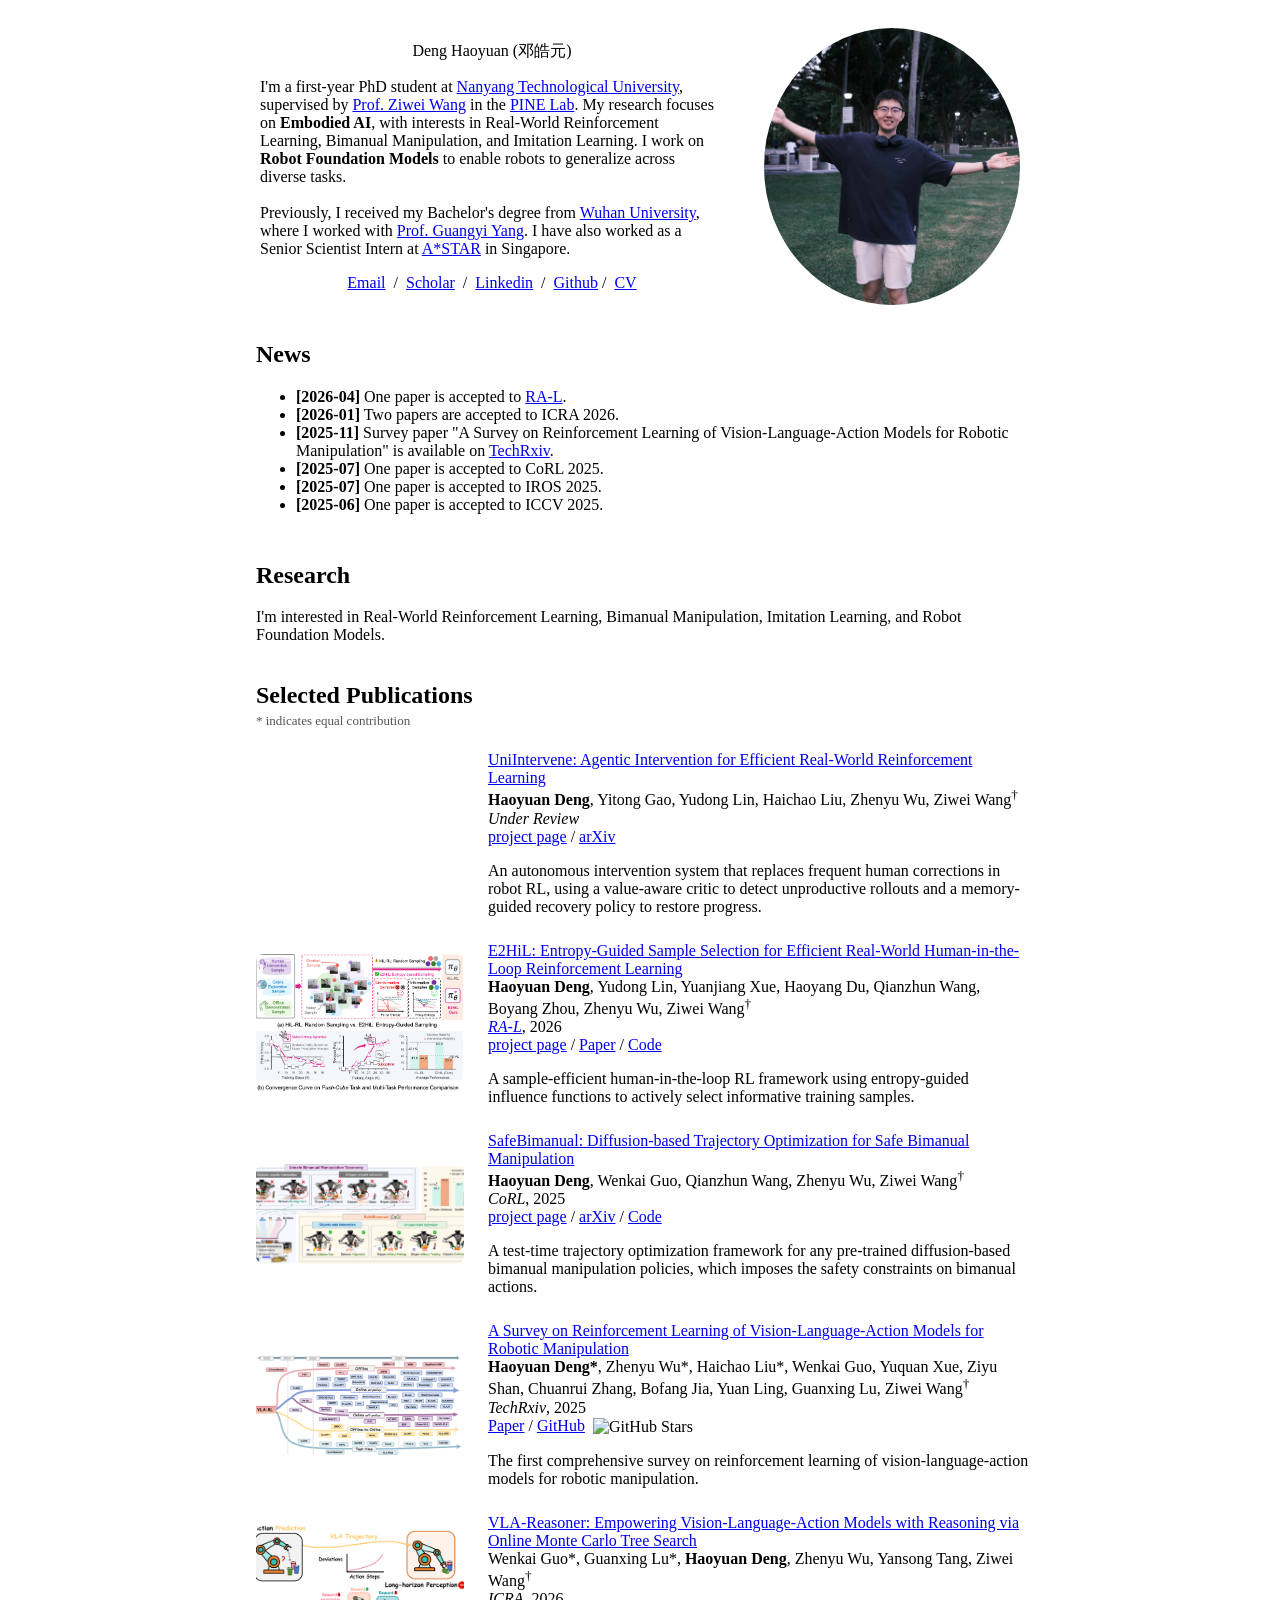
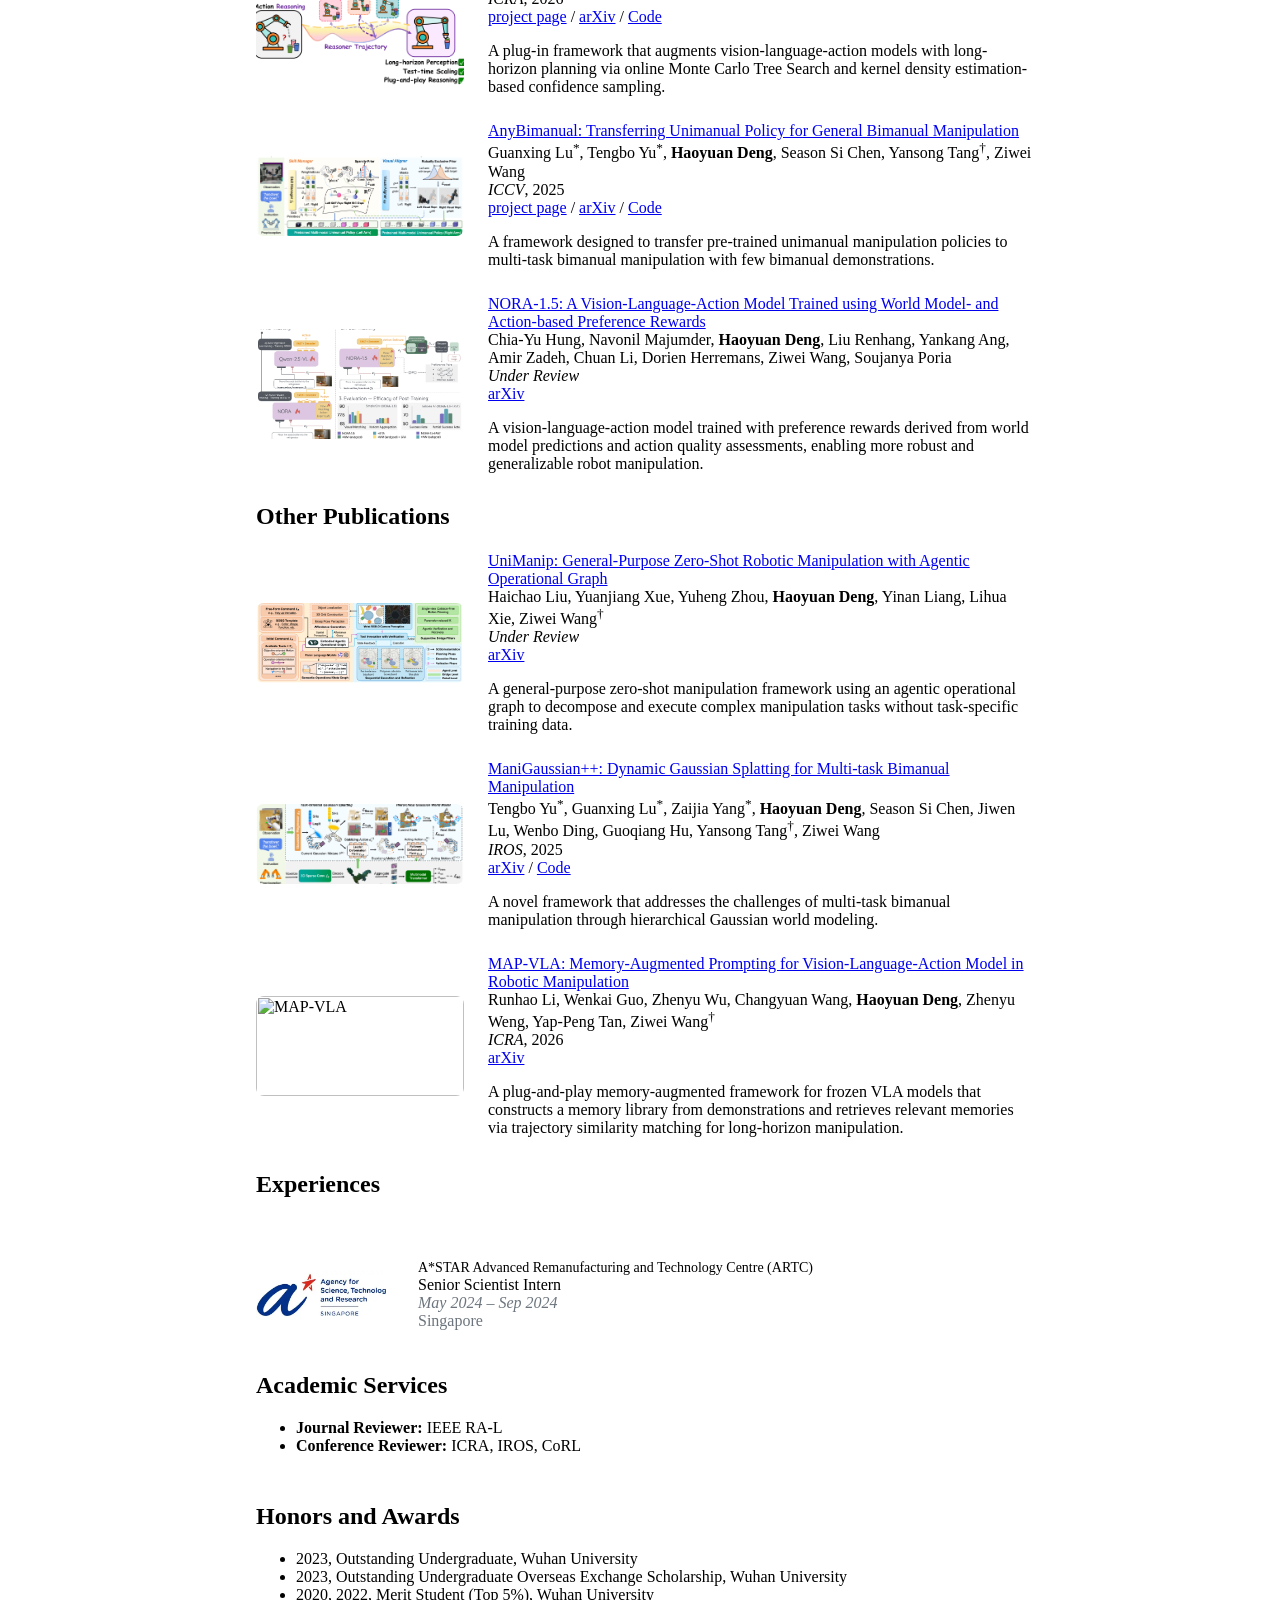
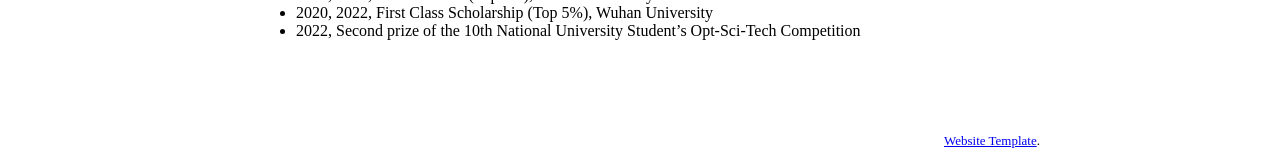
==== index.html @ d77ffa72 "add UniIntervene" ====
<meta name="robots" content="noindex">
<!DOCTYPE HTML>
<html lang="en">
  <head>
    <meta http-equiv="Content-Type" content="text/html; charset=UTF-8">

    <title>Deng Haoyuan</title>

    <meta name="author" content="Deng Haoyuan">
    <meta name="viewport" content="width=device-width, initial-scale=1">
    <link rel="shortcut icon" href="images/favicon/favicon.ico" type="image/x-icon">
    <link rel="stylesheet" type="text/css" href="stylesheet.css">
    
  </head>

  <body>
    <table style="width:100%;max-width:800px;border:0px;border-spacing:0px;border-collapse:separate;margin-right:auto;margin-left:auto;"><tbody>
      <tr style="padding:0px">
        <td style="padding:0px">
          <table style="width:100%;border:0px;border-spacing:0px;border-collapse:separate;margin-right:auto;margin-left:auto;"><tbody>
            <tr style="padding:0px">
              <td style="padding:2.5%;width:63%;vertical-align:middle">
                <p class="name" style="text-align: center;">
                  Deng Haoyuan (邓皓元)
                </p>
                <p>
		I'm a first-year PhD student at <a href="https://www.ntu.edu.sg/">Nanyang Technological University</a>, supervised by <a href="https://ziweiwangthu.github.io/">Prof. Ziwei Wang</a> in the <a href="https://pine-lab-ntu.github.io/">PINE Lab</a>. My research focuses on <b>Embodied AI</b>, with interests in Real-World Reinforcement Learning, Bimanual Manipulation, and Imitation Learning. I work on <b>Robot Foundation Models</b> to enable robots to generalize across diverse tasks. <br><br>
    Previously, I received my Bachelor's degree from <a href="https://www.whu.edu.cn/">Wuhan University</a>, where I worked with <a href="http://eis.whu.edu.cn/index/szdwDetail?rsh=00009013&newskind_id=20160320222232376BLVmSJOqWMGp7">Prof. Guangyi Yang</a>. I have also worked as a Senior Scientist Intern at <a href="https://www.a-star.edu.sg/">A*STAR</a> in Singapore.</a>
                </p>
                <p style="text-align:center">
                  <a href="haoyuan.deng@ntu.edu.sg">Email</a> &nbsp;/&nbsp;
                  <!-- <a href="data/JonBarron-bio.txt">Bio</a> &nbsp;/&nbsp; -->
                  <a href="https://scholar.google.com/citations?user=gmreRGsAAAAJ&hl=zh-CN">Scholar</a> &nbsp;/&nbsp;
                  <!-- <a href="https://twitter.com/jon_barron">Twitter</a> &nbsp;/&nbsp; -->
                  <a href="https://www.linkedin.com/in/haoyuan-deng-b7234a270/">Linkedin</a> &nbsp;/&nbsp;
                  <a href="https://github.com/Denghaoyuan123">Github</a>&nbsp;/&nbsp;
                  <a href="data/JonBarron-CV.pdf">CV</a>
                </p>
              </td>
              <td style="padding:2.5%;width:37%;max-width:37%">
                <a href="images/haoyuan3.jpg"><img style="width:100%;max-width:100%;object-fit: cover; border-radius: 50%;" alt="profile photo" src="images/haoyuan3.jpg" class="hoverZoomLink"></a>
              </td>
            </tr>
          </tbody></table>
          <table style="width:100%;border:0px;border-spacing:0px;border-collapse:separate;margin-right:auto;margin-left:auto;"><tbody>
            <tr>
              <td style="padding:16px;width:100%;vertical-align:middle">
                <h2>News</h2>
                <ul>
                  <li><strong>[2026-04]</strong> One paper is accepted to <a href="https://ieeexplore.ieee.org/xpl/RecentIssue.jsp?punumber=7083369">RA-L</a>.</li>
                  <li><strong>[2026-01]</strong> Two papers are accepted to ICRA 2026.</li>
                  <li><strong>[2025-11]</strong> Survey paper "A Survey on Reinforcement Learning of Vision-Language-Action Models for Robotic Manipulation" is available on <a href="https://doi.org/10.36227/techrxiv.176531955.54563920/v1">TechRxiv</a>.</li>
                  <li><strong>[2025-07]</strong> One paper is accepted to CoRL 2025.</li>
                  <li><strong>[2025-07]</strong> One paper is accepted to IROS 2025.</li>
                  <li><strong>[2025-06]</strong> One paper is accepted to ICCV 2025.</li>
                </ul>
              </td>
            </tr>
          </tbody></table>
          <table style="width:100%;border:0px;border-spacing:0px;border-collapse:separate;margin-right:auto;margin-left:auto;"><tbody>
              <tr>
              <td style="padding:16px;width:100%;vertical-align:middle">
                <h2>Research</h2>
                <p>
                  I'm interested in Real-World Reinforcement Learning, Bimanual Manipulation, Imitation Learning, and Robot Foundation Models.
                  <!-- Some papers are <span class="highlight">highlighted</span>. -->
                </p>
              </td>
            </tr>
          </tbody></table>
          <table style="width:100%;border:0px;border-spacing:0px 10px;border-collapse:separate;margin-right:auto;margin-left:auto;"><tbody>

<!-- bgcolor="#ffffd0" -->

    <tr>
      <td colspan="2" style="padding:12px 16px 4px;">
        <h2 style="margin:0;">Selected Publications</h2>
        <p style="font-size:13px;color:#555;margin:4px 0 0;">* indicates equal contribution</p>
      </td>
    </tr>

    <tr>
      <td style="padding:16px; width:30%; vertical-align:middle">
        <video style="width:100%; height:120px; object-fit:cover; border-radius: 8px;" muted autoplay loop playsinline>
          <source src="images/UniIntervene.mp4" type="video/mp4">
        </video>
      </td>
      <td style="padding:8px;width:70%;vertical-align:middle">
        <a href="https://arxiv.org/abs/2606.12372">
          <span class="papertitle">UniIntervene: Agentic Intervention for Efficient Real-World Reinforcement Learning</span>
        </a>
        <br>
        <strong>Haoyuan Deng</strong>,
        Yitong Gao, Yudong Lin, Haichao Liu, Zhenyu Wu,
        Ziwei Wang<sup>†</sup>
        <br>
        <em>Under Review</em> &nbsp
        <br>
        <a href="https://denghaoyuan123.github.io/UniIntervene-project/">project page</a>
        /
        <a href="https://arxiv.org/abs/2606.12372">arXiv</a>
        <p></p>
        <p>
          An autonomous intervention system that replaces frequent human corrections in robot RL, using a value-aware critic to detect unproductive rollouts and a memory-guided recovery policy to restore progress.
        </p>
      </td>
    </tr>

    <tr>
      <td style="padding:16px; width:30%; vertical-align:middle">
        <img src='images/E2HiL.png' style="width:100%; height:140px; object-fit:cover; border-radius: 8px;" alt="E2HiL">
      </td>
      <td style="padding:8px;width:70%;vertical-align:middle">
        <a href="https://arxiv.org/abs/2601.19969">
          <span class="papertitle">E2HiL: Entropy-Guided Sample Selection for Efficient Real-World Human-in-the-Loop Reinforcement Learning</span>
        </a>
        <br>
        <strong>Haoyuan Deng</strong>,
        Yudong Lin, Yuanjiang Xue, Haoyang Du, Qianzhun Wang, Boyang Zhou, Zhenyu Wu,
        Ziwei Wang<sup>†</sup>
        <br>
        <em><a href="https://ieeexplore.ieee.org/xpl/RecentIssue.jsp?punumber=7083369">RA-L</a></em>, 2026 &nbsp
        <br>
        <a href="https://e2hil.github.io/">project page</a>
        /
        <a href="https://e2hil.github.io/resources/main_n__Stabilizing_Human_in_the_Loop_Reinforcement_Learning_through_Entropy_Bounded_Sample_Selection_5.pdf">Paper</a>
        /
        <a href="https://github.com/E2HiL/E2HiL-project-a1x">Code</a>
        <!-- / -->
        <!-- <a href="https://github.com/E2HiL/E2HiL-project-lerobo">Code (Lerobot)</a> -->
        <p></p>
        <p>
          A sample-efficient human-in-the-loop RL framework using entropy-guided influence functions to actively select informative training samples.
        </p>
      </td>
    </tr>

    <tr onmouseout="cat4d_stop()" onmouseover="cat4d_start()" >
      <td style="padding:16px; width:30%; vertical-align:middle">
        <div class="one" style="position: relative; width:100%; height:100px;">
          <div class="two" id='cat4d_image' style="position:absolute; top:0; left:0; width:100%; height:100%;">
            <video style="width:100%; height:100%; object-fit: cover; border-radius: 8px;" muted autoplay loop>
              <source src="images/Safebimanual.png" type="video/mp4">
            </video>
          </div>
          <img src='images/Safebimanual.png' style="width:100%; height:100%; object-fit:cover; border-radius: 8px;">
        </div>
        <script type="text/javascript">
          function cat4d_start() {
            document.getElementById('cat4d_image').style.opacity = "1";
          }

          function cat4d_stop() {
            document.getElementById('cat4d_image').style.opacity = "0";
          }
          cat4d_stop()
        </script>
      </td>
      <td style="padding:8px;width:80%;vertical-align:middle">
        <a href="https://arxiv.org/abs/2508.18268">
			<span class="papertitle">SafeBimanual: Diffusion-based Trajectory Optimization for Safe Bimanual Manipulation
      </span>
        </a>
        <br>
        <strong>Haoyuan Deng</strong>,
        Wenkai Guo, Qianzhun Wang, Zhenyu Wu,
        Ziwei Wang<sup>†</sup>
        <br>
        <em>CoRL</em>, 2025 &nbsp
        <!-- <font color="red"><strong>(Oral Presentation)</strong></font> -->
        <br>
        <a href="https://denghaoyuan123.github.io/SafeBimanip/">project page</a>
        /
        <a href="https://arxiv.org/abs/2508.18268">arXiv</a>
        /
        <a href="https://github.com/Denghaoyuan123/SafeBimanual">Code</a>
        <p></p>
        <p>
A test-time trajectory optimization framework for any pre-trained diffusion-based bimanual manipulation
policies, which imposes the safety constraints on bimanual actions.         </p>
      </td>
    </tr>

    <tr>
      <td style="padding:16px; width:30%; vertical-align:middle">
        <img src='images/VLA-RL_Survey.png' style="width:100%; height:100px; object-fit:cover; border-radius: 8px;" alt="RL-VLA Survey">
      </td>
      <td style="padding:8px;width:70%;vertical-align:middle">
        <a href="https://doi.org/10.36227/techrxiv.176531955.54563920/v1">
          <span class="papertitle">A Survey on Reinforcement Learning of Vision-Language-Action Models for Robotic Manipulation</span>
        </a>
        <br>
        <strong>Haoyuan Deng*</strong>,
        Zhenyu Wu*, Haichao Liu*, Wenkai Guo, Yuquan Xue, Ziyu Shan, Chuanrui Zhang, Bofang Jia, Yuan Ling, Guanxing Lu, Ziwei Wang<sup>†</sup>
        <br>
        <em>TechRxiv</em>, 2025 &nbsp
        <br>
        <a href="https://doi.org/10.36227/techrxiv.176531955.54563920/v1">Paper</a>
        /
        <a href="https://github.com/Denghaoyuan123/Awesome-RL-VLA">GitHub</a>
        &nbsp;<img src="https://img.shields.io/github/stars/Denghaoyuan123/Awesome-RL-VLA?style=social" alt="GitHub Stars" style="vertical-align:middle">
        <p></p>
        <p>
          The first comprehensive survey on reinforcement learning of vision-language-action models for robotic manipulation.
        </p>
      </td>
    </tr>

    <tr>
      <td style="padding:16px; width:30%; vertical-align:middle">
        <img src='images/VLAReasoner.png' style="width:100%; height:160px; object-fit:cover; border-radius: 8px;" alt="VLA-Reasoner">
      </td>
      <td style="padding:8px;width:70%;vertical-align:middle">
        <a href="https://arxiv.org/abs/2509.22643">
          <span class="papertitle">VLA-Reasoner: Empowering Vision-Language-Action Models with Reasoning via Online Monte Carlo Tree Search</span>
        </a>
        <br>
        Wenkai Guo*, Guanxing Lu*, <strong>Haoyuan Deng</strong>, Zhenyu Wu, Yansong Tang, Ziwei Wang<sup>†</sup>
        <br>
        <em>ICRA</em>, 2026 &nbsp
        <br>
        <a href="https://vla-reasoner.github.io/">project page</a>
        /
        <a href="https://arxiv.org/abs/2509.22643">arXiv</a>
        /
        <a href="https://github.com/KevinGuo07/VLA-Reasoner">Code</a>
        <p></p>
        <p>
          A plug-in framework that augments vision-language-action models with long-horizon planning via online Monte Carlo Tree Search and kernel density estimation-based confidence sampling.
        </p>
      </td>
    </tr>

    <tr onmouseout="cat4d_stop()" onmouseover="cat4d_start()">
      <td style="padding:16px; width:30%; vertical-align:middle">
        <div class="one" style="position: relative; width:100%; height:80px;">
          <div class="two" id='cat4d_image' style="position:absolute; top:0; left:0; width:100%; height:100%;">
            <video style="width:100%; height:100%; object-fit: cover; border-radius: 8px;" muted autoplay loop>
              <source src="images/Anybimanual.png" type="video/mp4">
            </video>
          </div>
          <img src='images/Anybimanual.png' style="width:100%; height:100%; object-fit:cover; border-radius: 8px;">
        </div>
        <script type="text/javascript">
          function cat4d_start() {
            document.getElementById('cat4d_image').style.opacity = "1";
          }

          function cat4d_stop() {
            document.getElementById('cat4d_image').style.opacity = "0";
          }
          cat4d_stop()
        </script>
      </td>
      <td style="padding:8px;width:70%;vertical-align:middle">
        <a href="https://anybimanual.github.io/">
			<span class="papertitle">AnyBimanual: Transferring Unimanual Policy for General Bimanual Manipulation</span>
        </a>
        <br>
				Guanxing Lu<sup>*</sup>,
        Tengbo Yu<sup>*</sup>,
        <strong>Haoyuan Deng</strong>,
				Season Si Chen, Yansong Tang<sup>†</sup>, Ziwei Wang
        <br>
        <em>ICCV</em>, 2025 &nbsp
        <!-- <font color="red"><strong>(Oral Presentation)</strong></font> -->
        <br>
        <a href="https://anybimanual.github.io/">project page</a>
        /
        <a href="https://arxiv.org/abs/2412.06779">arXiv</a>
        /
        <a href="https://github.com/Tengbo-Yu/AnyBimanual">Code</a>
        <p></p>
        <p>
          A framework designed to transfer pre-trained unimanual manipulation policies to multi-task bimanual manipulation with few bimanual demonstrations.        </p>
      </td>
    </tr>

    <tr>
      <td style="padding:16px; width:30%; vertical-align:middle">
        <img src='images/Nora.png' style="width:100%; height:110px; object-fit:cover; border-radius: 8px;" alt="NORA-1.5">
      </td>
      <td style="padding:8px;width:70%;vertical-align:middle">
        <a href="https://arxiv.org/abs/2511.14659">
          <span class="papertitle">NORA-1.5: A Vision-Language-Action Model Trained using World Model- and Action-based Preference Rewards</span>
        </a>
        <br>
        Chia-Yu Hung, Navonil Majumder, <strong>Haoyuan Deng</strong>,
        Liu Renhang, Yankang Ang, Amir Zadeh, Chuan Li, Dorien Herremans, Ziwei Wang, Soujanya Poria
        <br>
        <em>Under Review</em> &nbsp
        <br>
        <a href="https://arxiv.org/abs/2511.14659">arXiv</a>
        <p></p>
        <p>
          A vision-language-action model trained with preference rewards derived from world model predictions and action quality assessments, enabling more robust and generalizable robot manipulation.
        </p>
      </td>
    </tr>

    <tr>
      <td colspan="2" style="padding:12px 16px 4px;">
        <h2 style="margin:0;">Other Publications</h2>
      </td>
    </tr>

    <tr>
      <td style="padding:16px; width:30%; vertical-align:middle">
        <img src='images/UniManip.png' style="width:100%; height:80px; object-fit:cover; border-radius: 8px;" alt="UniManip">
      </td>
      <td style="padding:8px;width:70%;vertical-align:middle">
        <a href="https://arxiv.org/abs/2602.13086">
          <span class="papertitle">UniManip: General-Purpose Zero-Shot Robotic Manipulation with Agentic Operational Graph</span>
        </a>
        <br>
        Haichao Liu, Yuanjiang Xue, Yuheng Zhou, <strong>Haoyuan Deng</strong>,
        Yinan Liang, Lihua Xie, Ziwei Wang<sup>†</sup>
        <br>
        <em>Under Review</em> &nbsp
        <br>
        <a href="https://arxiv.org/abs/2602.13086">arXiv</a>
        <p></p>
        <p>
          A general-purpose zero-shot manipulation framework using an agentic operational graph to decompose and execute complex manipulation tasks without task-specific training data.
        </p>
      </td>
    </tr>

    <tr onmouseout="cat4d_stop()" onmouseover="cat4d_start()">
      <td style="padding:16px; width:30%; vertical-align:middle">
        <div class="one" style="position: relative; width:100%; height:80px;">
          <div class="two" id='cat4d_image' style="position:absolute; top:0; left:0; width:100%; height:100%;">
            <video style="width:100%; height:100%; object-fit: cover; border-radius: 8px;" muted autoplay loop>
              <source src="images/ManiGaussian++.png" type="video/mp4">
            </video>
          </div>
          <img src='images/ManiGaussian++.png' style="width:100%; height:100%; object-fit:cover; border-radius: 8px;">
        </div>
        <script type="text/javascript">
          function cat4d_start() {
            document.getElementById('cat4d_image').style.opacity = "1";
          }

          function cat4d_stop() {
            document.getElementById('cat4d_image').style.opacity = "0";
          }
          cat4d_stop()
        </script>
      </td>
      <td style="padding:8px;width:70%;vertical-align:middle">
        <a href="https://www.arxiv.org/abs/2506.19842">
			<span class="papertitle">ManiGaussian++: Dynamic Gaussian Splatting for Multi-task Bimanual Manipulation</span>
        </a>
        <br>
				Tengbo Yu<sup>*</sup>, Guanxing Lu<sup>*</sup>, Zaijia Yang<sup>*</sup>, <strong>Haoyuan Deng</strong>, Season Si Chen, Jiwen Lu, Wenbo Ding, Guoqiang Hu, Yansong Tang<sup>†</sup>, Ziwei Wang
        <br>
        <em>IROS</em>, 2025 &nbsp
        <br>
        <a href="https://www.arxiv.org/abs/2506.19842">arXiv</a>
        /
        <a href="https://github.com/April-Yz/ManiGaussian_Bimanual">Code</a>
        <p></p>
        <p>
          A novel framework that addresses the challenges of multi-task bimanual manipulation through hierarchical Gaussian world modeling.      </td>
    </tr>

    <tr>
      <td style="padding:16px; width:30%; vertical-align:middle">
        <img src='images/MapVLA.png' style="width:100%; height:100px; object-fit:cover; border-radius: 8px;" alt="MAP-VLA">
      </td>
      <td style="padding:8px;width:70%;vertical-align:middle">
        <a href="https://arxiv.org/abs/2511.09516">
          <span class="papertitle">MAP-VLA: Memory-Augmented Prompting for Vision-Language-Action Model in Robotic Manipulation</span>
        </a>
        <br>
        Runhao Li, Wenkai Guo, Zhenyu Wu, Changyuan Wang, <strong>Haoyuan Deng</strong>,
        Zhenyu Weng, Yap-Peng Tan, Ziwei Wang<sup>†</sup>
        <br>
        <em>ICRA</em>, 2026 &nbsp
        <br>
        <a href="https://arxiv.org/abs/2511.09516">arXiv</a>
        <p></p>
        <p>
          A plug-and-play memory-augmented framework for frozen VLA models that constructs a memory library from demonstrations and retrieves relevant memories via trajectory similarity matching for long-horizon manipulation.
        </p>
      </td>
    </tr>

    
    <!-- Experience Section Header -->
    <table style="width:100%;border:0px;border-spacing:0px;border-collapse:separate;margin-right:auto;margin-left:auto;">
      <tbody>
        <tr>
          <td style="padding:16px;width:100%;vertical-align:middle">
            <h2>Experiences</h2>
          </td>
        </tr>
      </tbody>
    </table>

    <!-- Experience Entry: A*STAR ARTC -->
    <table style="width:100%;border:0px;border-spacing:0px 10px;border-collapse:separate;margin-right:auto;margin-left:auto;">
      <tbody>
        <tr>
          <td style="padding:16px;width:15%;vertical-align:middle;text-align:center">
            <img src="images/artc.png" alt="Astar Logo" style="width:auto; height: 50px;">
          </td>
          <td style="padding:16px;width:85%;vertical-align:middle">
            <span style="font-size:14px;">A*STAR Advanced Remanufacturing and Technology Centre (ARTC)</span><br>
            <span>Senior Scientist Intern</span><br>
            <span style="color:#6c757d;"><em>May 2024 – Sep 2024</em></span><br>
            <span style="color:#6c757d;">Singapore</span>
          </td>
        </tr>
      </tbody>
    </table>
    
    <table style="width:100%;border:0px;border-spacing:0px;border-collapse:separate;margin-right:auto;margin-left:auto;"><tbody>
      <tr>
      <td style="padding:16px;width:100%;vertical-align:middle">
        <h2>Academic Services</h2>
        <ul>
          <li><b>Journal Reviewer:</b> IEEE RA-L</li>
          <li><b>Conference Reviewer:</b> ICRA, IROS, CoRL</li>
        </ul>
      </td>
    </tr>
  </tbody></table>
  <table style="width:100%;border:0px;border-spacing:0px 10px;border-collapse:separate;margin-right:auto;margin-left:auto;"><tbody>
  
  <table style="width:100%;border:0px;border-spacing:0px;border-collapse:separate;margin-right:auto;margin-left:auto;"><tbody>
              <tr>
              <td style="padding:16px;width:100%;vertical-align:middle">
                <h2>Honors and Awards</h2>
                <ul>
                  <li>2023, Outstanding Undergraduate, Wuhan University</li>
                  <li>2023, Outstanding Undergraduate Overseas Exchange Scholarship, Wuhan University</li>
                  <li>2020, 2022, Merit Student (Top 5%), Wuhan University</li>
                  <li>2020, 2022, First Class Scholarship (Top 5%), Wuhan University</li>
                  <li>2022, Second prize of the 10th National University Student’s Opt-Sci-Tech Competition</li>

                </ul>
              </td>
            </tr>
          </tbody></table>
          <table style="width:100%;border:0px;border-spacing:0px 10px;border-collapse:separate;margin-right:auto;margin-left:auto;"><tbody>
    
  
  <!-- Website Visitor Map (ClustrMaps) -->
  <div style="text-align:center; margin-top: 30px;">
    <script type="text/javascript" id="clustrmaps" src="//clustrmaps.com/map_v2.js?d=1EnI_5q-3DNOkri8tj_sDZQZs00ZFmB3wO2UTYmSJn0&t=m&cl=ffffff&w=300&h=200"></script>
    <!-- <p style="font-size: 14px; color: #555;">
      © Haoyuan Deng | Last update: July 10, 2025
    </p> -->
  </div>
          
    <table style="width:100%;border:0px;border-spacing:0px;border-collapse:separate;margin-right:auto;margin-left:auto;"><tbody>
      <tr>
        <td style="padding:0px">
          <br>
            <p style="text-align:right;font-size:small;">
                  <a href="https://github.com/jonbarron/jonbarron_website">Website Template</a>.             </p>
          </td>
        </tr>
        </tbody></table>
        </td>
      </tr>
    </table>
  </body>
</html>
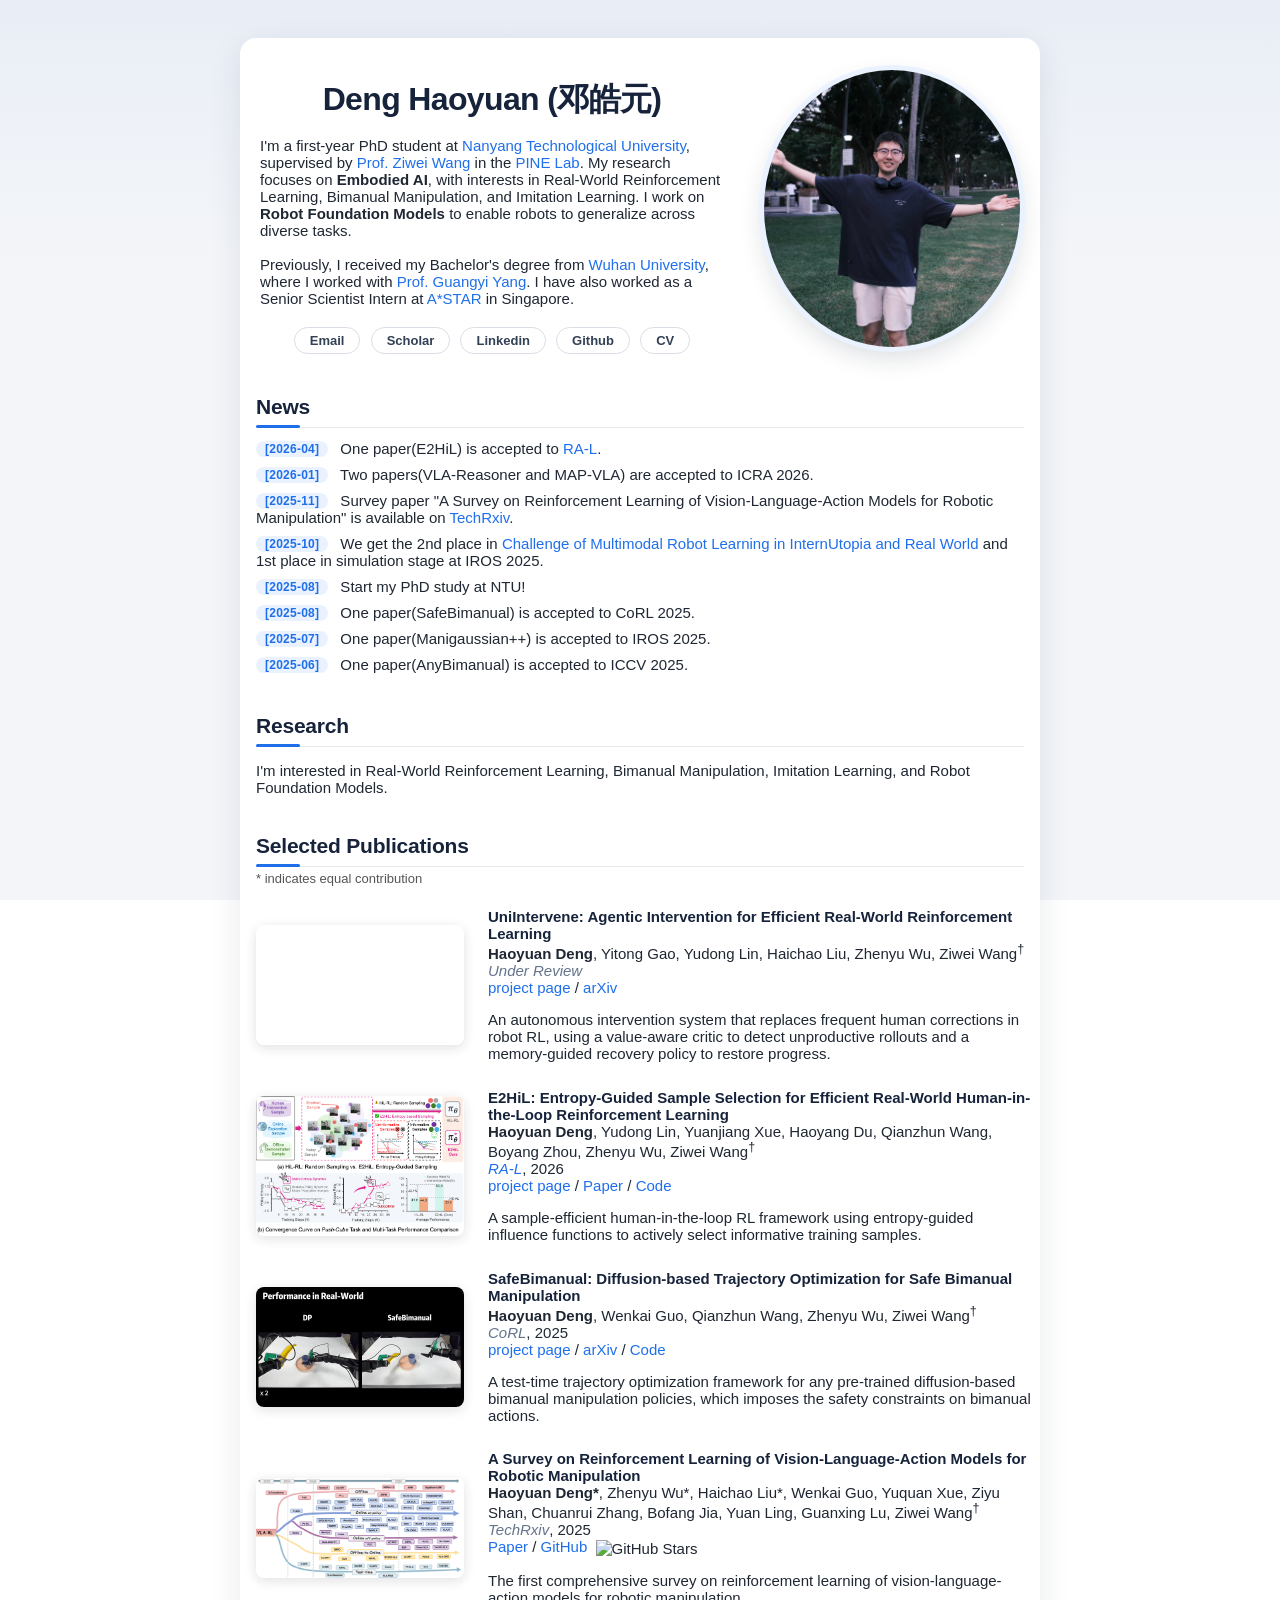
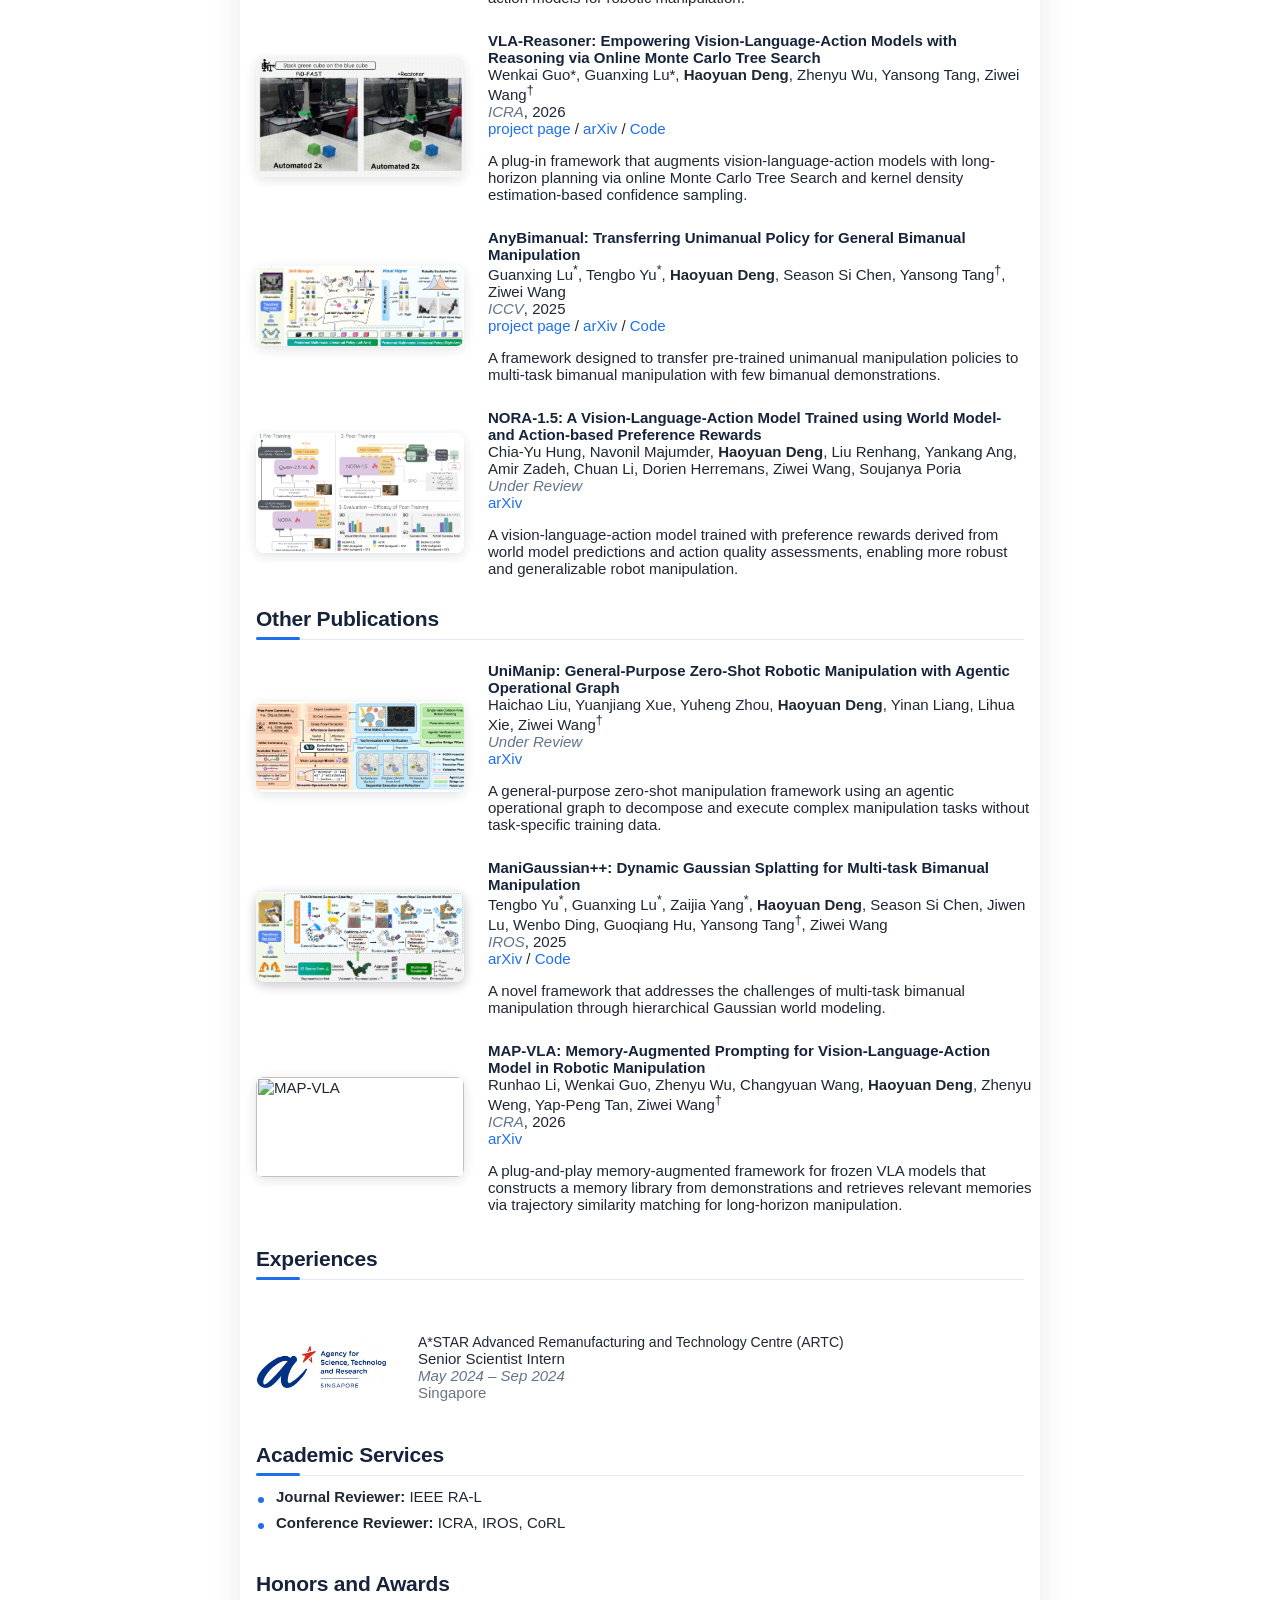
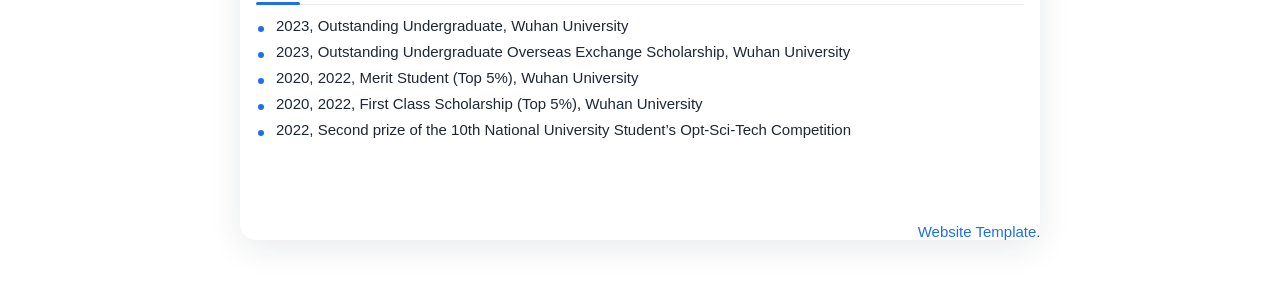
==== commit e07b6c67: "0612" ====
--- a/index.html
+++ b/index.html
@@ -27,13 +27,13 @@
 		I'm a first-year PhD student at <a href="https://www.ntu.edu.sg/">Nanyang Technological University</a>, supervised by <a href="https://ziweiwangthu.github.io/">Prof. Ziwei Wang</a> in the <a href="https://pine-lab-ntu.github.io/">PINE Lab</a>. My research focuses on <b>Embodied AI</b>, with interests in Real-World Reinforcement Learning, Bimanual Manipulation, and Imitation Learning. I work on <b>Robot Foundation Models</b> to enable robots to generalize across diverse tasks. <br><br>
     Previously, I received my Bachelor's degree from <a href="https://www.whu.edu.cn/">Wuhan University</a>, where I worked with <a href="http://eis.whu.edu.cn/index/szdwDetail?rsh=00009013&newskind_id=20160320222232376BLVmSJOqWMGp7">Prof. Guangyi Yang</a>. I have also worked as a Senior Scientist Intern at <a href="https://www.a-star.edu.sg/">A*STAR</a> in Singapore.</a>
                 </p>
-                <p style="text-align:center">
-                  <a href="haoyuan.deng@ntu.edu.sg">Email</a> &nbsp;/&nbsp;
-                  <!-- <a href="data/JonBarron-bio.txt">Bio</a> &nbsp;/&nbsp; -->
-                  <a href="https://scholar.google.com/citations?user=gmreRGsAAAAJ&hl=zh-CN">Scholar</a> &nbsp;/&nbsp;
-                  <!-- <a href="https://twitter.com/jon_barron">Twitter</a> &nbsp;/&nbsp; -->
-                  <a href="https://www.linkedin.com/in/haoyuan-deng-b7234a270/">Linkedin</a> &nbsp;/&nbsp;
-                  <a href="https://github.com/Denghaoyuan123">Github</a>&nbsp;/&nbsp;
+                <p class="links" style="text-align:center">
+                  <a href="mailto:haoyuan.deng@ntu.edu.sg">Email</a>
+                  <!-- <a href="data/JonBarron-bio.txt">Bio</a> -->
+                  <a href="https://scholar.google.com/citations?user=gmreRGsAAAAJ&hl=zh-CN">Scholar</a>
+                  <!-- <a href="https://twitter.com/jon_barron">Twitter</a> -->
+                  <a href="https://www.linkedin.com/in/haoyuan-deng-b7234a270/">Linkedin</a>
+                  <a href="https://github.com/Denghaoyuan123">Github</a>
                   <a href="data/JonBarron-CV.pdf">CV</a>
                 </p>
               </td>
@@ -46,13 +46,15 @@
             <tr>
               <td style="padding:16px;width:100%;vertical-align:middle">
                 <h2>News</h2>
-                <ul>
-                  <li><strong>[2026-04]</strong> One paper is accepted to <a href="https://ieeexplore.ieee.org/xpl/RecentIssue.jsp?punumber=7083369">RA-L</a>.</li>
-                  <li><strong>[2026-01]</strong> Two papers are accepted to ICRA 2026.</li>
+                <ul class="news">
+                  <li><strong>[2026-04]</strong> One paper(E2HiL) is accepted to <a href="https://ieeexplore.ieee.org/xpl/RecentIssue.jsp?punumber=7083369">RA-L</a>.</li>
+                  <li><strong>[2026-01]</strong> Two papers(VLA-Reasoner and MAP-VLA) are accepted to ICRA 2026.</li>
                   <li><strong>[2025-11]</strong> Survey paper "A Survey on Reinforcement Learning of Vision-Language-Action Models for Robotic Manipulation" is available on <a href="https://doi.org/10.36227/techrxiv.176531955.54563920/v1">TechRxiv</a>.</li>
-                  <li><strong>[2025-07]</strong> One paper is accepted to CoRL 2025.</li>
-                  <li><strong>[2025-07]</strong> One paper is accepted to IROS 2025.</li>
-                  <li><strong>[2025-06]</strong> One paper is accepted to ICCV 2025.</li>
+                  <li><strong>[2025-10]</strong> We get the 2nd place in <a href="https://ieeexplore.ieee.org/xpl/RecentIssue.jsp?punumber=7083369">Challenge of Multimodal Robot Learning in InternUtopia and Real World</a> and 1st place in simulation stage at IROS 2025.</li>
+                  <li><strong>[2025-08]</strong> Start my PhD study at NTU!</li>
+                  <li><strong>[2025-08]</strong> One paper(SafeBimanual) is accepted to CoRL 2025.</li>
+                  <li><strong>[2025-07]</strong> One paper(Manigaussian++) is accepted to IROS 2025.</li>
+                  <li><strong>[2025-06]</strong> One paper(AnyBimanual) is accepted to ICCV 2025.</li>
                 </ul>
               </td>
             </tr>
@@ -135,26 +137,9 @@
       </td>
     </tr>
 
-    <tr onmouseout="cat4d_stop()" onmouseover="cat4d_start()" >
-      <td style="padding:16px; width:30%; vertical-align:middle">
-        <div class="one" style="position: relative; width:100%; height:100px;">
-          <div class="two" id='cat4d_image' style="position:absolute; top:0; left:0; width:100%; height:100%;">
-            <video style="width:100%; height:100%; object-fit: cover; border-radius: 8px;" muted autoplay loop>
-              <source src="images/Safebimanual.png" type="video/mp4">
-            </video>
-          </div>
-          <img src='images/Safebimanual.png' style="width:100%; height:100%; object-fit:cover; border-radius: 8px;">
-        </div>
-        <script type="text/javascript">
-          function cat4d_start() {
-            document.getElementById('cat4d_image').style.opacity = "1";
-          }
-
-          function cat4d_stop() {
-            document.getElementById('cat4d_image').style.opacity = "0";
-          }
-          cat4d_stop()
-        </script>
+    <tr>
+      <td style="padding:16px; width:30%; vertical-align:middle">
+        <img src='images/SafeBimanual.gif' style="width:100%; height:120px; object-fit:cover; border-radius: 8px;" alt="SafeBimanual">
       </td>
       <td style="padding:8px;width:80%;vertical-align:middle">
         <a href="https://arxiv.org/abs/2508.18268">
@@ -208,7 +193,7 @@
 
     <tr>
       <td style="padding:16px; width:30%; vertical-align:middle">
-        <img src='images/VLAReasoner.png' style="width:100%; height:160px; object-fit:cover; border-radius: 8px;" alt="VLA-Reasoner">
+        <img src='images/vla-reasoner.gif' style="width:100%; height:120px; object-fit:cover; border-radius: 8px;" alt="VLA-Reasoner">
       </td>
       <td style="padding:8px;width:70%;vertical-align:middle">
         <a href="https://arxiv.org/abs/2509.22643">
@@ -278,7 +263,7 @@
 
     <tr>
       <td style="padding:16px; width:30%; vertical-align:middle">
-        <img src='images/Nora.png' style="width:100%; height:110px; object-fit:cover; border-radius: 8px;" alt="NORA-1.5">
+        <img src='images/Nora.png' style="width:100%; height:120px; object-fit:cover; border-radius: 8px;" alt="NORA-1.5">
       </td>
       <td style="padding:8px;width:70%;vertical-align:middle">
         <a href="https://arxiv.org/abs/2511.14659">
@@ -306,7 +291,7 @@
 
     <tr>
       <td style="padding:16px; width:30%; vertical-align:middle">
-        <img src='images/UniManip.png' style="width:100%; height:80px; object-fit:cover; border-radius: 8px;" alt="UniManip">
+        <img src='images/UniManip.png' style="width:100%; height:90px; object-fit:cover; border-radius: 8px;" alt="UniManip">
       </td>
       <td style="padding:8px;width:70%;vertical-align:middle">
         <a href="https://arxiv.org/abs/2602.13086">
@@ -328,7 +313,7 @@
 
     <tr onmouseout="cat4d_stop()" onmouseover="cat4d_start()">
       <td style="padding:16px; width:30%; vertical-align:middle">
-        <div class="one" style="position: relative; width:100%; height:80px;">
+        <div class="one" style="position: relative; width:100%; height:90px;">
           <div class="two" id='cat4d_image' style="position:absolute; top:0; left:0; width:100%; height:100%;">
             <video style="width:100%; height:100%; object-fit: cover; border-radius: 8px;" muted autoplay loop>
               <source src="images/ManiGaussian++.png" type="video/mp4">
--- a/stylesheet.css
+++ b/stylesheet.css
@@ -0,0 +1,316 @@
+/* latin-ext */
+@font-face {
+  font-family: 'Lato';
+  font-style: italic;
+  font-weight: 400;
+  src: local('Lato Italic'), local('Lato-Italic'), url(https://fonts.gstatic.com/s/lato/v15/S6u8w4BMUTPHjxsAUi-qNiXg7eU0.woff2) format('woff2');
+  unicode-range: U+0100-024F, U+0259, U+1E00-1EFF, U+2020, U+20A0-20AB, U+20AD-20CF, U+2113, U+2C60-2C7F, U+A720-A7FF;
+}
+/* latin */
+@font-face {
+  font-family: 'Lato';
+  font-style: italic;
+  font-weight: 400;
+  src: local('Lato Italic'), local('Lato-Italic'), url(https://fonts.gstatic.com/s/lato/v15/S6u8w4BMUTPHjxsAXC-qNiXg7Q.woff2) format('woff2');
+  unicode-range: U+0000-00FF, U+0131, U+0152-0153, U+02BB-02BC, U+02C6, U+02DA, U+02DC, U+2000-206F, U+2074, U+20AC, U+2122, U+2191, U+2193, U+2212, U+2215, U+FEFF, U+FFFD;
+}
+/* latin-ext */
+@font-face {
+  font-family: 'Lato';
+  font-style: italic;
+  font-weight: 700;
+  src: local('Lato Bold Italic'), local('Lato-BoldItalic'), url(https://fonts.gstatic.com/s/lato/v15/S6u_w4BMUTPHjxsI5wq_FQftx9897sxZ.woff2) format('woff2');
+  unicode-range: U+0100-024F, U+0259, U+1E00-1EFF, U+2020, U+20A0-20AB, U+20AD-20CF, U+2113, U+2C60-2C7F, U+A720-A7FF;
+}
+/* latin */
+@font-face {
+  font-family: 'Lato';
+  font-style: italic;
+  font-weight: 700;
+  src: local('Lato Bold Italic'), local('Lato-BoldItalic'), url(https://fonts.gstatic.com/s/lato/v15/S6u_w4BMUTPHjxsI5wq_Gwftx9897g.woff2) format('woff2');
+  unicode-range: U+0000-00FF, U+0131, U+0152-0153, U+02BB-02BC, U+02C6, U+02DA, U+02DC, U+2000-206F, U+2074, U+20AC, U+2122, U+2191, U+2193, U+2212, U+2215, U+FEFF, U+FFFD;
+}
+/* latin-ext */
+@font-face {
+  font-family: 'Lato';
+  font-style: normal;
+  font-weight: 400;
+  src: local('Lato Regular'), local('Lato-Regular'), url(https://fonts.gstatic.com/s/lato/v15/S6uyw4BMUTPHjxAwXiWtFCfQ7A.woff2) format('woff2');
+  unicode-range: U+0100-024F, U+0259, U+1E00-1EFF, U+2020, U+20A0-20AB, U+20AD-20CF, U+2113, U+2C60-2C7F, U+A720-A7FF;
+}
+/* latin */
+@font-face {
+  font-family: 'Lato';
+  font-style: normal;
+  font-weight: 400;
+  src: local('Lato Regular'), local('Lato-Regular'), url(https://fonts.gstatic.com/s/lato/v15/S6uyw4BMUTPHjx4wXiWtFCc.woff2) format('woff2');
+  unicode-range: U+0000-00FF, U+0131, U+0152-0153, U+02BB-02BC, U+02C6, U+02DA, U+02DC, U+2000-206F, U+2074, U+20AC, U+2122, U+2191, U+2193, U+2212, U+2215, U+FEFF, U+FFFD;
+}
+/* latin-ext */
+@font-face {
+  font-family: 'Lato';
+  font-style: normal;
+  font-weight: 700;
+  src: local('Lato Bold'), local('Lato-Bold'), url(https://fonts.gstatic.com/s/lato/v15/S6u9w4BMUTPHh6UVSwaPGQ3q5d0N7w.woff2) format('woff2');
+  unicode-range: U+0100-024F, U+0259, U+1E00-1EFF, U+2020, U+20A0-20AB, U+20AD-20CF, U+2113, U+2C60-2C7F, U+A720-A7FF;
+}
+/* latin */
+@font-face {
+  font-family: 'Lato';
+  font-style: normal;
+  font-weight: 700;
+  src: local('Lato Bold'), local('Lato-Bold'), url(https://fonts.gstatic.com/s/lato/v15/S6u9w4BMUTPHh6UVSwiPGQ3q5d0.woff2) format('woff2');
+  unicode-range: U+0000-00FF, U+0131, U+0152-0153, U+02BB-02BC, U+02C6, U+02DA, U+02DC, U+2000-206F, U+2074, U+20AC, U+2122, U+2191, U+2193, U+2212, U+2215, U+FEFF, U+FFFD;
+}
+
+/* =========================================================
+   Color palette
+   --------------------------------------------------------- */
+:root {
+  --accent:        #1f6feb;   /* primary blue            */
+  --accent-soft:   #eaf2ff;   /* tinted badge / ring bg  */
+  --accent-hover:  #f5821f;   /* warm orange on hover    */
+  --ink:           #1f2733;   /* main body text          */
+  --heading:       #16233b;   /* dark navy headings      */
+  --muted:         #64748b;   /* secondary / meta text   */
+  --line:          #e6e9ee;   /* hairline borders        */
+  --page:          #f3f5f9;   /* page background         */
+  --card:          #ffffff;   /* content card background */
+}
+
+/* =========================================================
+   Base
+   --------------------------------------------------------- */
+html { scroll-behavior: smooth; }
+
+body {
+  margin: 0;
+  color: var(--ink);
+  line-height: 1.65;
+  background: linear-gradient(180deg, #e9eef6 0%, var(--page) 260px, var(--page) 100%);
+  background-attachment: fixed;
+  -webkit-font-smoothing: antialiased;
+  -moz-osx-font-smoothing: grayscale;
+}
+
+body,
+td,
+th,
+tr,
+p,
+a {
+  font-family: 'Lato', Verdana, Helvetica, sans-serif;
+  font-size: 15px;
+}
+
+strong {
+  font-family: 'Lato', Verdana, Helvetica, sans-serif;
+}
+
+::selection {
+  background: var(--accent-soft);
+  color: var(--heading);
+}
+
+/* The outermost 800px table becomes a floating content card */
+body > table {
+  background: var(--card);
+  border-radius: 16px;
+  box-shadow: 0 8px 34px rgba(20, 30, 50, 0.09);
+  margin-top: 38px !important;
+  margin-bottom: 52px !important;
+}
+
+/* =========================================================
+   Links
+   --------------------------------------------------------- */
+a {
+  color: var(--accent);
+  text-decoration: none;
+  transition: color .15s ease;
+}
+
+a:focus,
+a:hover {
+  color: var(--accent-hover);
+  text-decoration: none;
+}
+
+/* =========================================================
+   Headings
+   --------------------------------------------------------- */
+h2 {
+  position: relative;
+  margin: 0 0 12px;
+  padding: 0 0 8px 0;
+  font-family: 'Lato', Verdana, Helvetica, sans-serif;
+  font-size: 21px;
+  font-weight: 700;
+  color: var(--heading);
+  letter-spacing: -0.01em;
+  border-bottom: 1px solid var(--line);
+}
+
+h2::after {
+  content: "";
+  position: absolute;
+  left: 0;
+  bottom: -1px;
+  width: 44px;
+  height: 3px;
+  border-radius: 3px;
+  background: var(--accent);
+}
+
+.name {
+  padding-top: 20px;
+  margin: 0;
+  font-family: 'Lato', Verdana, Helvetica, sans-serif;
+  font-size: 32px;
+  font-weight: 700;
+  letter-spacing: -0.02em;
+  color: var(--heading);
+}
+
+/* =========================================================
+   Publications
+   --------------------------------------------------------- */
+.papertitle {
+  font-family: 'Lato', Verdana, Helvetica, sans-serif;
+  font-size: 15px;
+  font-weight: 700;
+  color: var(--heading);
+}
+
+a:hover .papertitle { color: var(--accent-hover); }
+
+em { color: var(--muted); }
+
+/* Paper thumbnail cells are the only <td> at exactly 30% width,
+   so this scopes media styling to publication thumbnails. */
+td[style*="width:30%"] img,
+td[style*="width:30%"] video {
+  box-shadow: 0 3px 12px rgba(20, 30, 50, 0.13);
+  transition: transform .25s ease, box-shadow .25s ease;
+}
+
+td[style*="width:30%"] img:hover,
+td[style*="width:30%"] video:hover {
+  transform: translateY(-3px) scale(1.02);
+  box-shadow: 0 8px 20px rgba(20, 30, 50, 0.20);
+}
+
+/* =========================================================
+   Lists (News, Academic Services, Honors)
+   --------------------------------------------------------- */
+ul {
+  margin: 6px 0 0;
+  padding-left: 0;
+  list-style: none;
+}
+
+ul li {
+  position: relative;
+  padding-left: 20px;
+  margin-bottom: 9px;
+}
+
+ul li::before {
+  content: "";
+  position: absolute;
+  left: 2px;
+  top: 0.62em;
+  width: 6px;
+  height: 6px;
+  border-radius: 50%;
+  background: var(--accent);
+}
+
+/* News date pills (scoped via .news on the <ul>) */
+.news li { padding-left: 0; }
+.news li::before { display: none; }
+
+.news li strong {
+  display: inline-block;
+  margin-right: 8px;
+  padding: 1px 9px;
+  font-size: 12px;
+  font-weight: 700;
+  letter-spacing: 0.02em;
+  color: var(--accent);
+  background: var(--accent-soft);
+  border-radius: 20px;
+  vertical-align: 1px;
+}
+
+/* =========================================================
+   Profile photo
+   --------------------------------------------------------- */
+img.hoverZoomLink {
+  box-shadow: 0 0 0 5px var(--accent-soft), 0 10px 26px rgba(20, 30, 50, 0.16);
+  transition: transform .3s ease, box-shadow .3s ease;
+}
+
+img.hoverZoomLink:hover {
+  transform: scale(1.03);
+  box-shadow: 0 0 0 5px #dfeaff, 0 14px 32px rgba(20, 30, 50, 0.24);
+}
+
+/* =========================================================
+   Contact links (pill buttons)
+   --------------------------------------------------------- */
+.links a {
+  display: inline-block;
+  margin: 5px 3px;
+  padding: 5px 15px;
+  font-size: 13px;
+  font-weight: 600;
+  color: #334155;
+  background: #fff;
+  border: 1px solid #d9dee6;
+  border-radius: 22px;
+  transition: all .15s ease;
+}
+
+.links a:hover {
+  color: #fff;
+  background: var(--accent);
+  border-color: var(--accent);
+  transform: translateY(-1px);
+  box-shadow: 0 4px 12px rgba(31, 111, 235, 0.30);
+}
+
+/* =========================================================
+   Legacy template classes (kept — still used by hover videos)
+   --------------------------------------------------------- */
+.one {
+  width: 160px;
+  height: 160px;
+  position: relative;
+}
+
+.two {
+  width: 160px;
+  height: 160px;
+  position: absolute;
+  transition: opacity .2s ease-in-out;
+  -moz-transition: opacity .2s ease-in-out;
+  -webkit-transition: opacity .2s ease-in-out;
+}
+
+.fade {
+  transition: opacity .2s ease-in-out;
+  -moz-transition: opacity .2s ease-in-out;
+  -webkit-transition: opacity .2s ease-in-out;
+}
+
+span.highlight {
+  background-color: #ffffd0;
+}
+
+.colored-box {
+  color: black;
+  padding: 20px;
+  display: inline-block;
+  border-radius: 10px;
+}
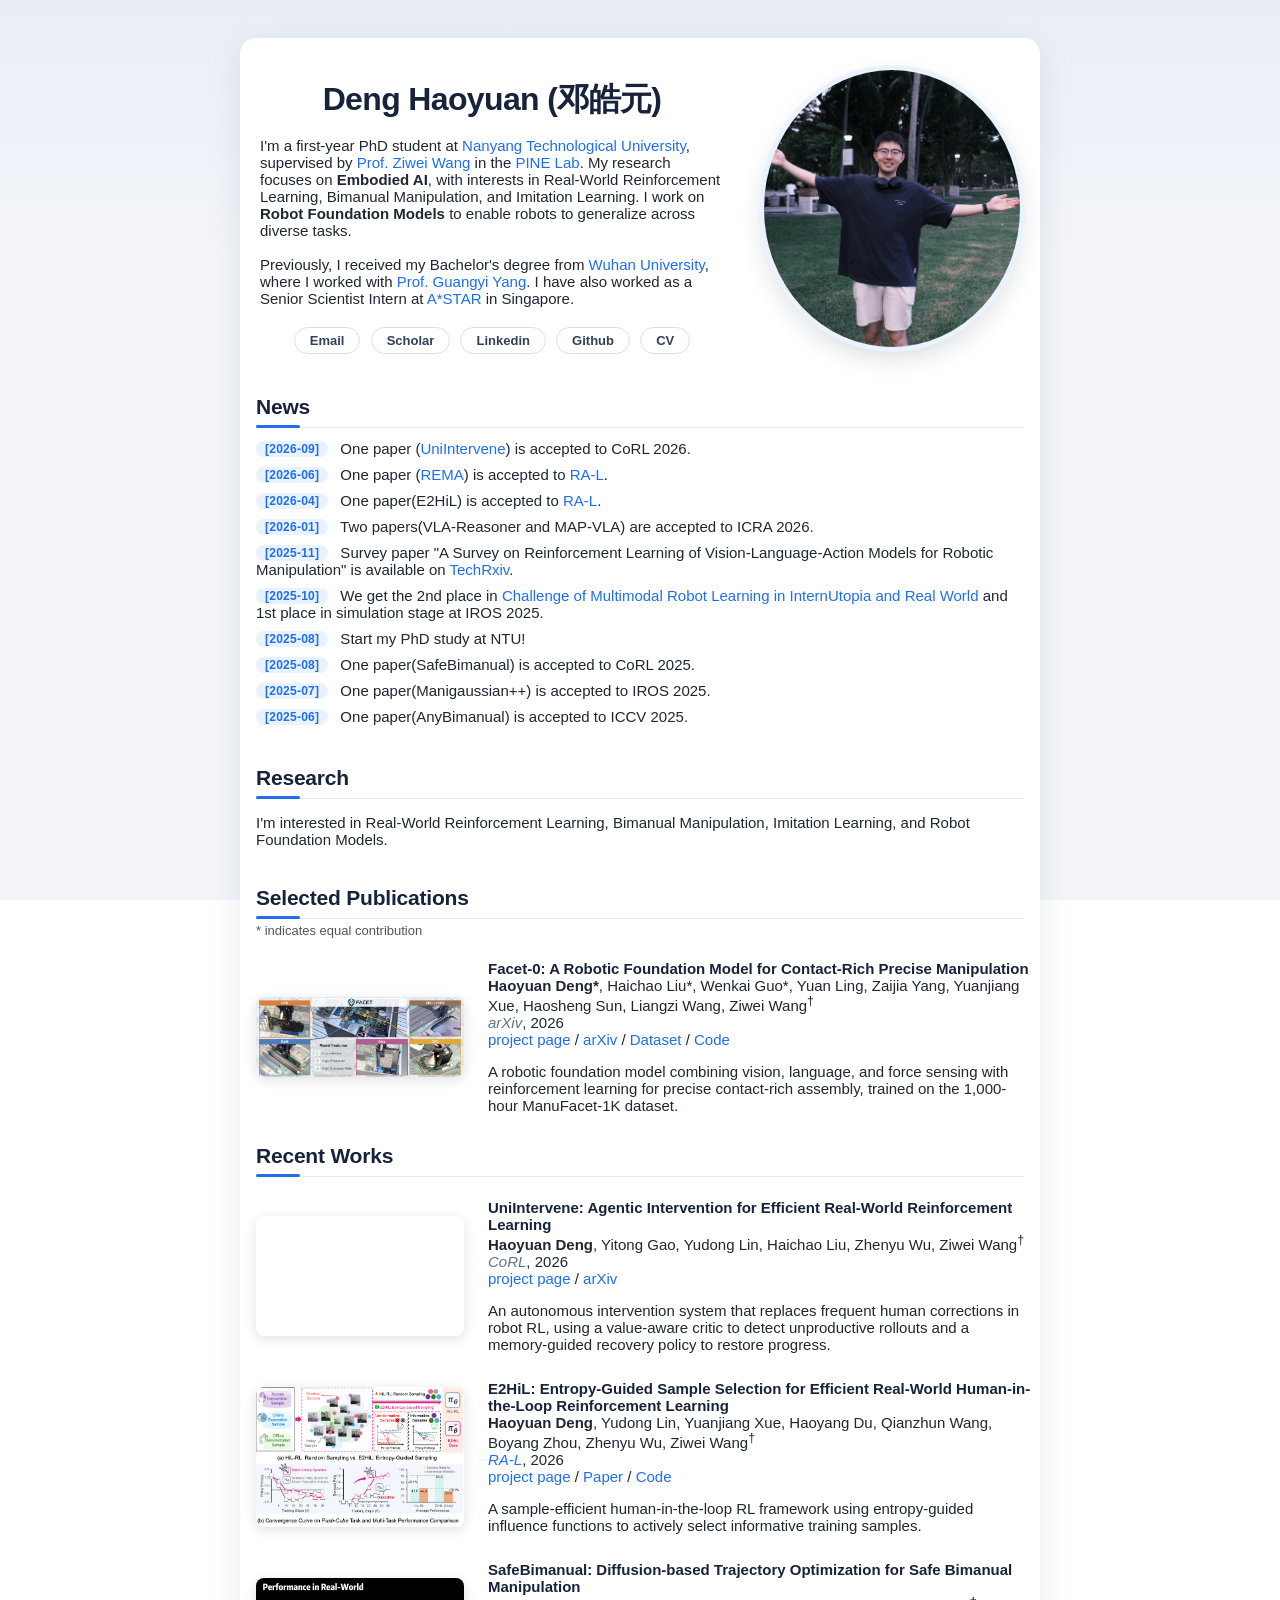
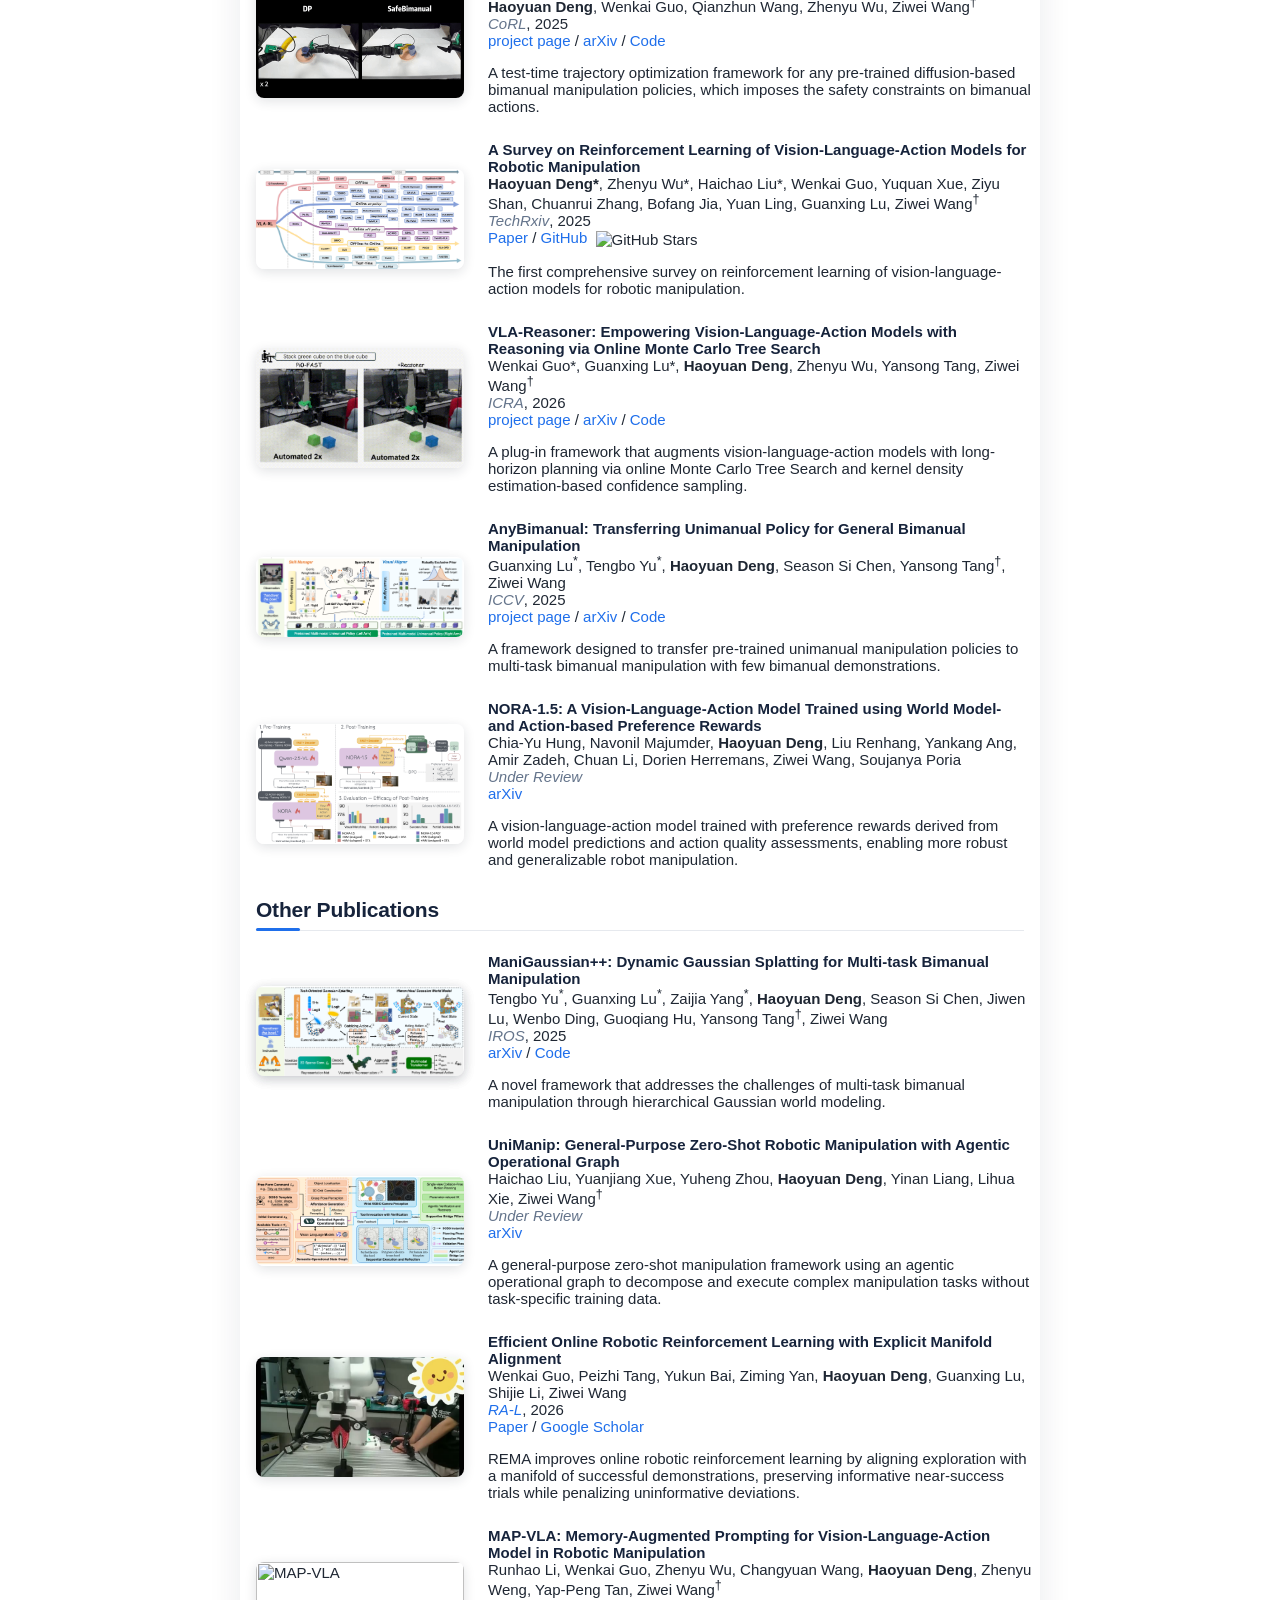
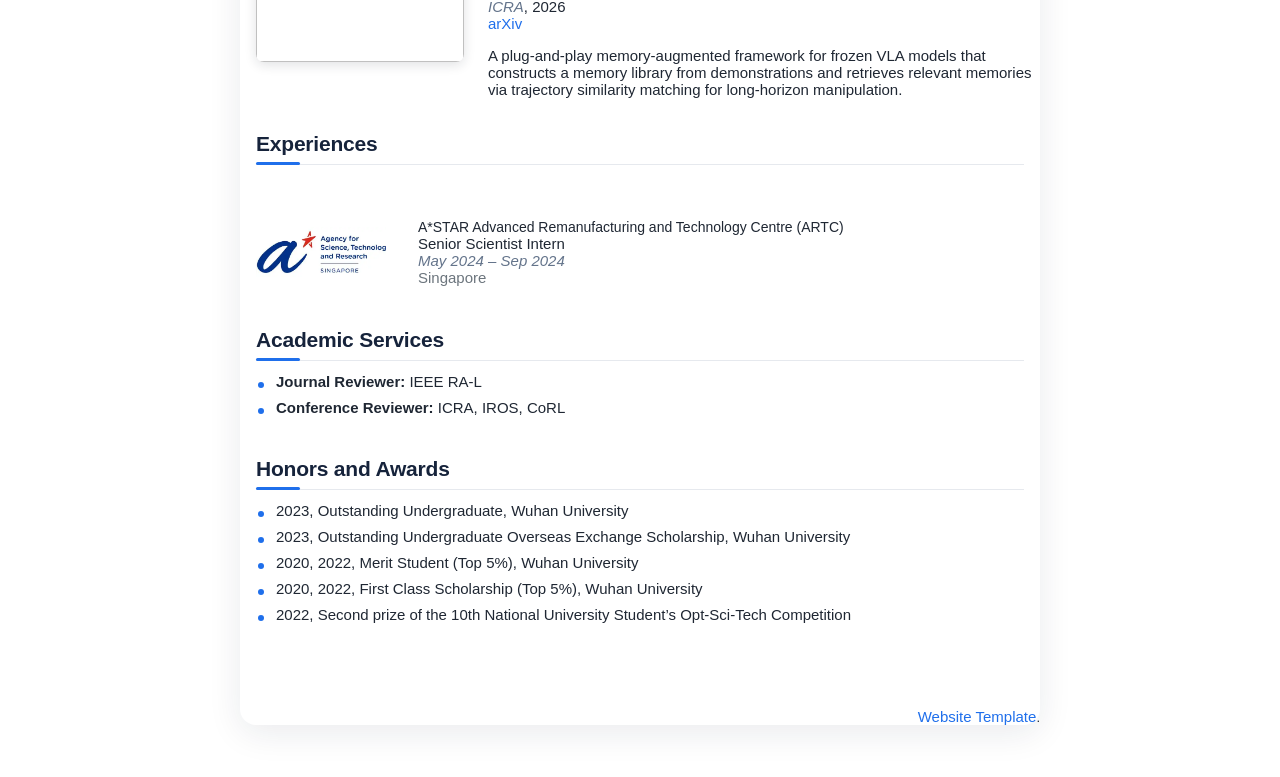
==== commit 1231f255: "Add CoRL26" ====
--- a/index.html
+++ b/index.html
@@ -47,6 +47,8 @@
               <td style="padding:16px;width:100%;vertical-align:middle">
                 <h2>News</h2>
                 <ul class="news">
+                  <li><strong>[2026-09]</strong> One paper (<a href="https://denghaoyuan123.github.io/UniIntervene-project/">UniIntervene</a>) is accepted to CoRL 2026.</li>
+                  <li><strong>[2026-06]</strong> One paper (<a href="https://ieeexplore.ieee.org/abstract/document/11668937/">REMA</a>) is accepted to <a href="https://ieeexplore.ieee.org/xpl/RecentIssue.jsp?punumber=7083369">RA-L</a>.</li>
                   <li><strong>[2026-04]</strong> One paper(E2HiL) is accepted to <a href="https://ieeexplore.ieee.org/xpl/RecentIssue.jsp?punumber=7083369">RA-L</a>.</li>
                   <li><strong>[2026-01]</strong> Two papers(VLA-Reasoner and MAP-VLA) are accepted to ICRA 2026.</li>
                   <li><strong>[2025-11]</strong> Survey paper "A Survey on Reinforcement Learning of Vision-Language-Action Models for Robotic Manipulation" is available on <a href="https://doi.org/10.36227/techrxiv.176531955.54563920/v1">TechRxiv</a>.</li>
@@ -72,7 +74,8 @@
           </tbody></table>
           <table style="width:100%;border:0px;border-spacing:0px 10px;border-collapse:separate;margin-right:auto;margin-left:auto;"><tbody>
 
-<!-- bgcolor="#ffffd0" -->
+<!-- Within Recent Works and Other Publications, sort by Haoyuan Deng's author position,
+     then accepted publications before preprints, then newest date first. -->
 
     <tr>
       <td colspan="2" style="padding:12px 16px 4px;">
@@ -83,6 +86,44 @@
 
     <tr>
       <td style="padding:16px; width:30%; vertical-align:middle">
+        <!-- Teaser (Figure 1): https://arxiv.org/html/2609.01596v1/Teaser1.png -->
+        <a href="images/Facet-0.jpg">
+          <img src="images/Facet-0.jpg" style="width:100%; height:auto; object-fit:contain; border-radius: 8px;" alt="Facet-0 paper teaser showing GPU, RAM, disk, CPU, and CPU lever assembly">
+        </a>
+      </td>
+      <td style="padding:8px;width:70%;vertical-align:middle">
+        <a href="https://pine-lab-ntu.github.io/facet-0/">
+          <span class="papertitle">Facet-0: A Robotic Foundation Model for Contact-Rich Precise Manipulation</span>
+        </a>
+        <br>
+        <strong>Haoyuan Deng*</strong>,
+        Haichao Liu*, Wenkai Guo*, Yuan Ling, Zaijia Yang, Yuanjiang Xue, Haosheng Sun, Liangzi Wang,
+        Ziwei Wang<sup>†</sup>
+        <br>
+        <em>arXiv</em>, 2026 &nbsp;
+        <br>
+        <a href="https://pine-lab-ntu.github.io/facet-0/">project page</a>
+        /
+        <a href="https://arxiv.org/abs/2609.01596">arXiv</a>
+        /
+        <a href="https://huggingface.co/datasets/Pinelab/ManuFacet-1K">Dataset</a>
+        /
+        <a href="https://github.com/PINE-Lab-NTU/FACET">Code</a>
+        <p></p>
+        <p>
+          A robotic foundation model combining vision, language, and force sensing with reinforcement learning for precise contact-rich assembly, trained on the 1,000-hour ManuFacet-1K dataset.
+        </p>
+      </td>
+    </tr>
+
+    <tr>
+      <td colspan="2" style="padding:12px 16px 4px;">
+        <h2 style="margin:0;">Recent Works</h2>
+      </td>
+    </tr>
+
+    <tr>
+      <td style="padding:16px; width:30%; vertical-align:middle">
         <video style="width:100%; height:120px; object-fit:cover; border-radius: 8px;" muted autoplay loop playsinline>
           <source src="images/UniIntervene.mp4" type="video/mp4">
         </video>
@@ -96,7 +137,7 @@
         Yitong Gao, Yudong Lin, Haichao Liu, Zhenyu Wu,
         Ziwei Wang<sup>†</sup>
         <br>
-        <em>Under Review</em> &nbsp
+        <em>CoRL</em>, 2026 &nbsp
         <br>
         <a href="https://denghaoyuan123.github.io/UniIntervene-project/">project page</a>
         /
@@ -289,28 +330,6 @@
       </td>
     </tr>
 
-    <tr>
-      <td style="padding:16px; width:30%; vertical-align:middle">
-        <img src='images/UniManip.png' style="width:100%; height:90px; object-fit:cover; border-radius: 8px;" alt="UniManip">
-      </td>
-      <td style="padding:8px;width:70%;vertical-align:middle">
-        <a href="https://arxiv.org/abs/2602.13086">
-          <span class="papertitle">UniManip: General-Purpose Zero-Shot Robotic Manipulation with Agentic Operational Graph</span>
-        </a>
-        <br>
-        Haichao Liu, Yuanjiang Xue, Yuheng Zhou, <strong>Haoyuan Deng</strong>,
-        Yinan Liang, Lihua Xie, Ziwei Wang<sup>†</sup>
-        <br>
-        <em>Under Review</em> &nbsp
-        <br>
-        <a href="https://arxiv.org/abs/2602.13086">arXiv</a>
-        <p></p>
-        <p>
-          A general-purpose zero-shot manipulation framework using an agentic operational graph to decompose and execute complex manipulation tasks without task-specific training data.
-        </p>
-      </td>
-    </tr>
-
     <tr onmouseout="cat4d_stop()" onmouseover="cat4d_start()">
       <td style="padding:16px; width:30%; vertical-align:middle">
         <div class="one" style="position: relative; width:100%; height:90px;">
@@ -347,6 +366,52 @@
         <p></p>
         <p>
           A novel framework that addresses the challenges of multi-task bimanual manipulation through hierarchical Gaussian world modeling.      </td>
+    </tr>
+
+    <tr>
+      <td style="padding:16px; width:30%; vertical-align:middle">
+        <img src='images/UniManip.png' style="width:100%; height:90px; object-fit:cover; border-radius: 8px;" alt="UniManip">
+      </td>
+      <td style="padding:8px;width:70%;vertical-align:middle">
+        <a href="https://arxiv.org/abs/2602.13086">
+          <span class="papertitle">UniManip: General-Purpose Zero-Shot Robotic Manipulation with Agentic Operational Graph</span>
+        </a>
+        <br>
+        Haichao Liu, Yuanjiang Xue, Yuheng Zhou, <strong>Haoyuan Deng</strong>,
+        Yinan Liang, Lihua Xie, Ziwei Wang<sup>†</sup>
+        <br>
+        <em>Under Review</em> &nbsp
+        <br>
+        <a href="https://arxiv.org/abs/2602.13086">arXiv</a>
+        <p></p>
+        <p>
+          A general-purpose zero-shot manipulation framework using an agentic operational graph to decompose and execute complex manipulation tasks without task-specific training data.
+        </p>
+      </td>
+    </tr>
+
+    <tr>
+      <td style="padding:16px; width:30%; vertical-align:middle">
+        <img src="images/REMA.jpg" style="width:100%; height:120px; object-fit:cover; border-radius: 8px;" alt="REMA real-world robotic manipulation demo">
+      </td>
+      <td style="padding:8px;width:70%;vertical-align:middle">
+        <a href="https://ieeexplore.ieee.org/abstract/document/11668937/">
+          <span class="papertitle">Efficient Online Robotic Reinforcement Learning with Explicit Manifold Alignment</span>
+        </a>
+        <br>
+        Wenkai Guo, Peizhi Tang, Yukun Bai, Ziming Yan, <strong>Haoyuan Deng</strong>,
+        Guanxing Lu, Shijie Li, Ziwei Wang
+        <br>
+        <em><a href="https://ieeexplore.ieee.org/xpl/RecentIssue.jsp?punumber=7083369">RA-L</a></em>, 2026 &nbsp;
+        <br>
+        <a href="https://ieeexplore.ieee.org/abstract/document/11668937/">Paper</a>
+        /
+        <a href="https://scholar.google.com/citations?view_op=view_citation&amp;hl=zh-CN&amp;user=5XqiG60AAAAJ&amp;sortby=pubdate&amp;citation_for_view=5XqiG60AAAAJ:UeHWp8X0CEIC">Google Scholar</a>
+        <p></p>
+        <p>
+          REMA improves online robotic reinforcement learning by aligning exploration with a manifold of successful demonstrations, preserving informative near-success trials while penalizing uninformative deviations.
+        </p>
+      </td>
     </tr>
 
     <tr>
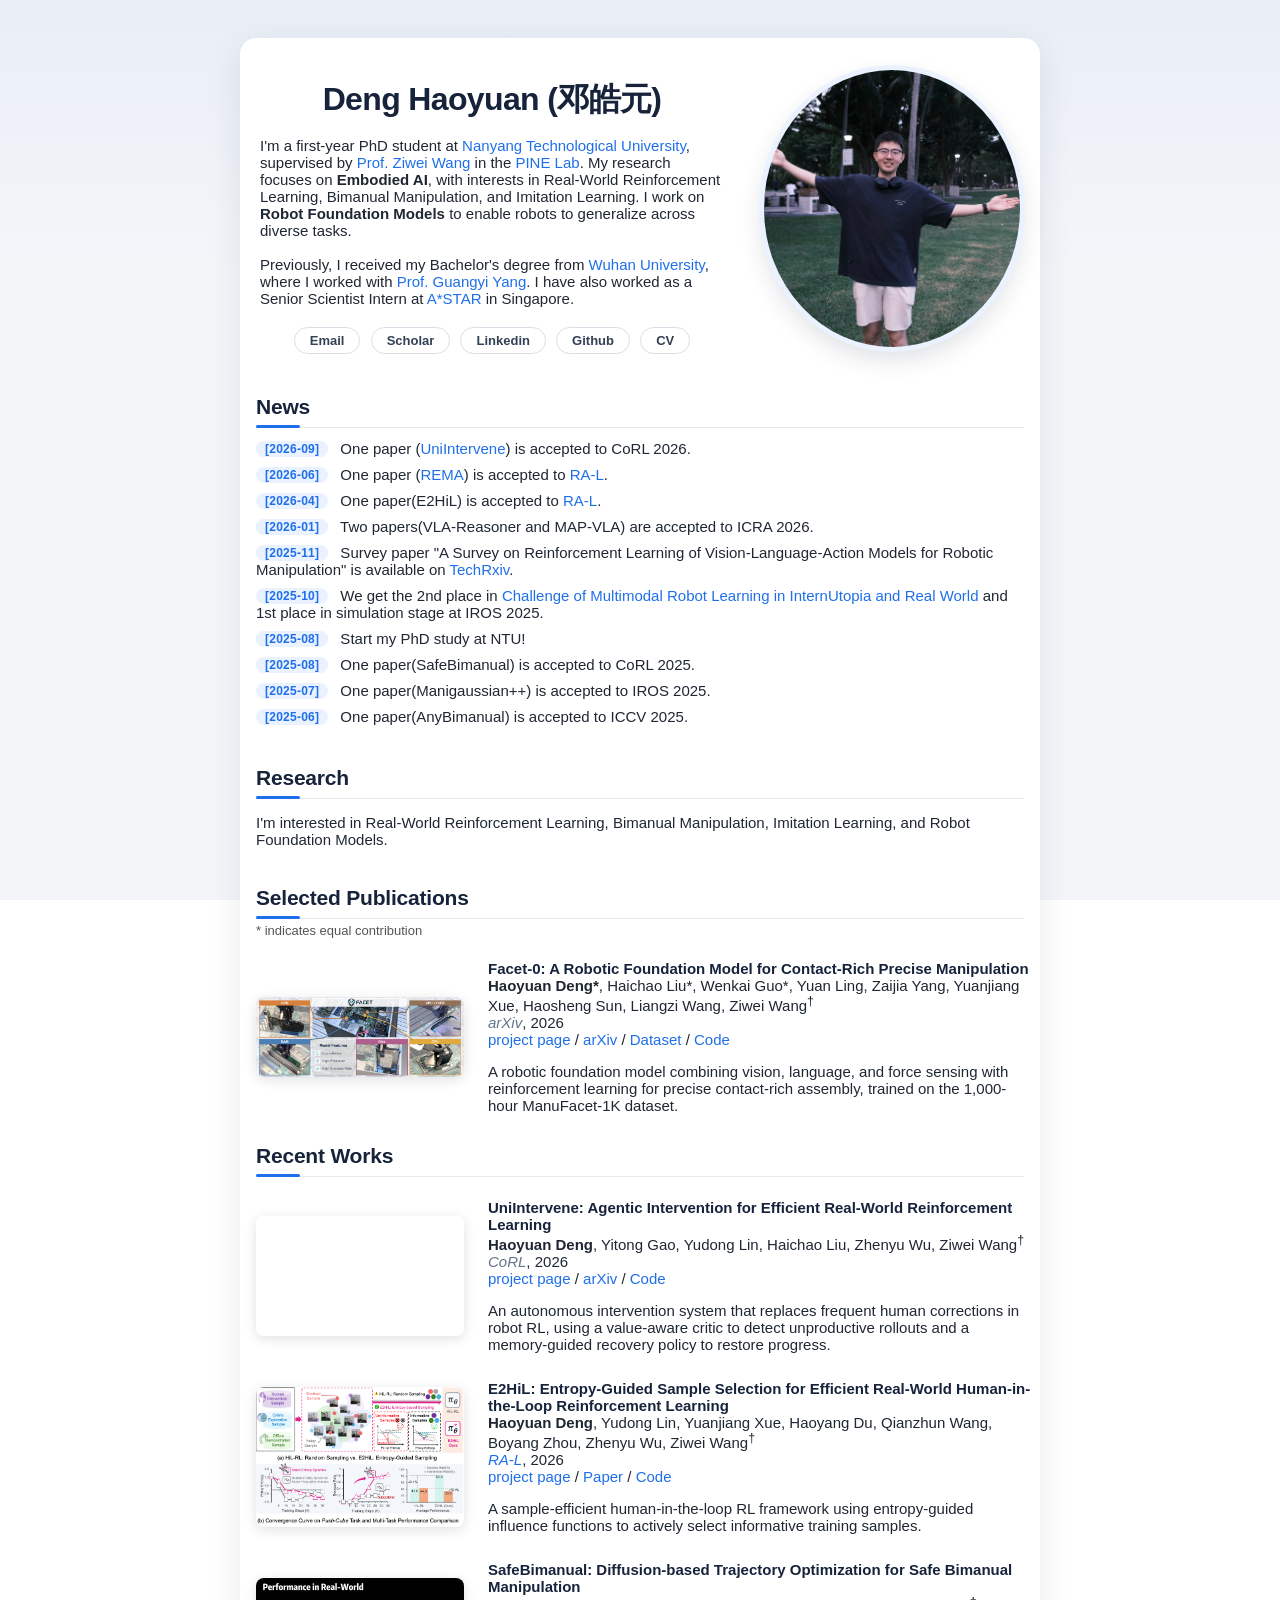
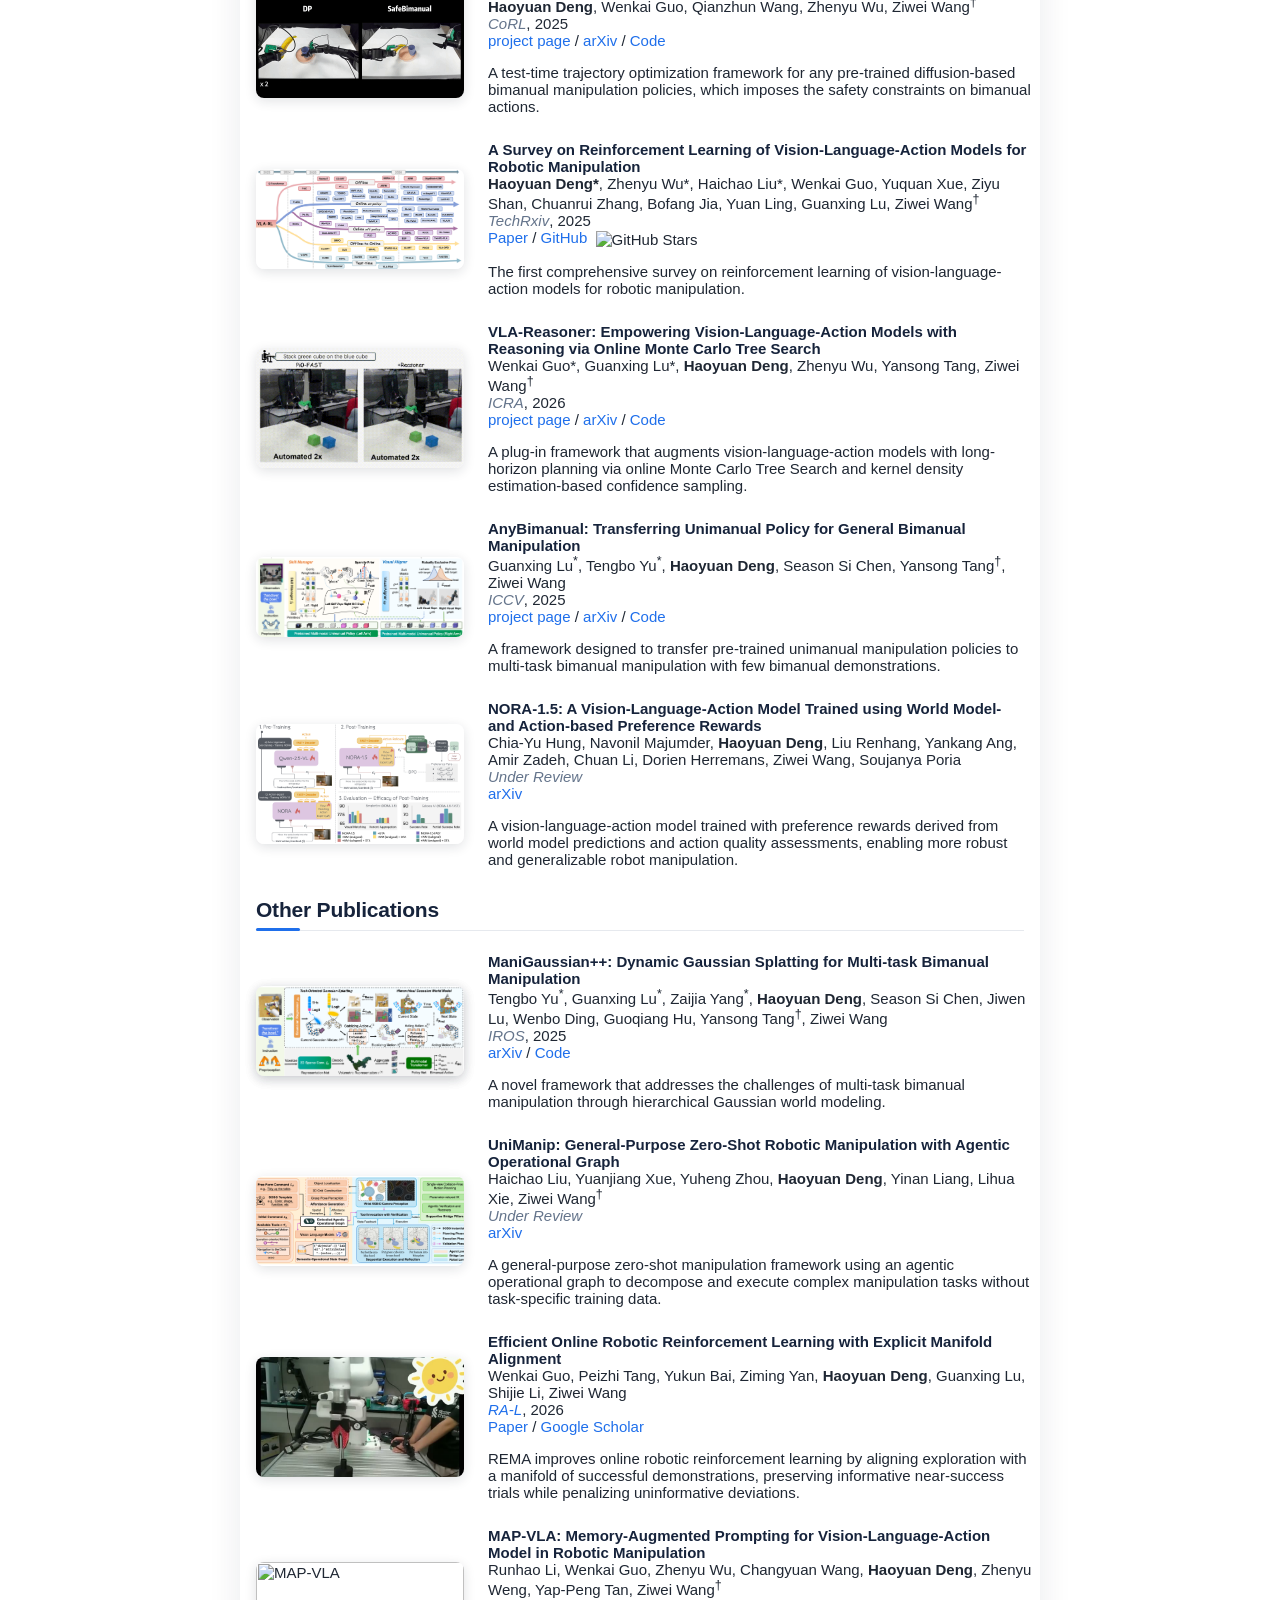
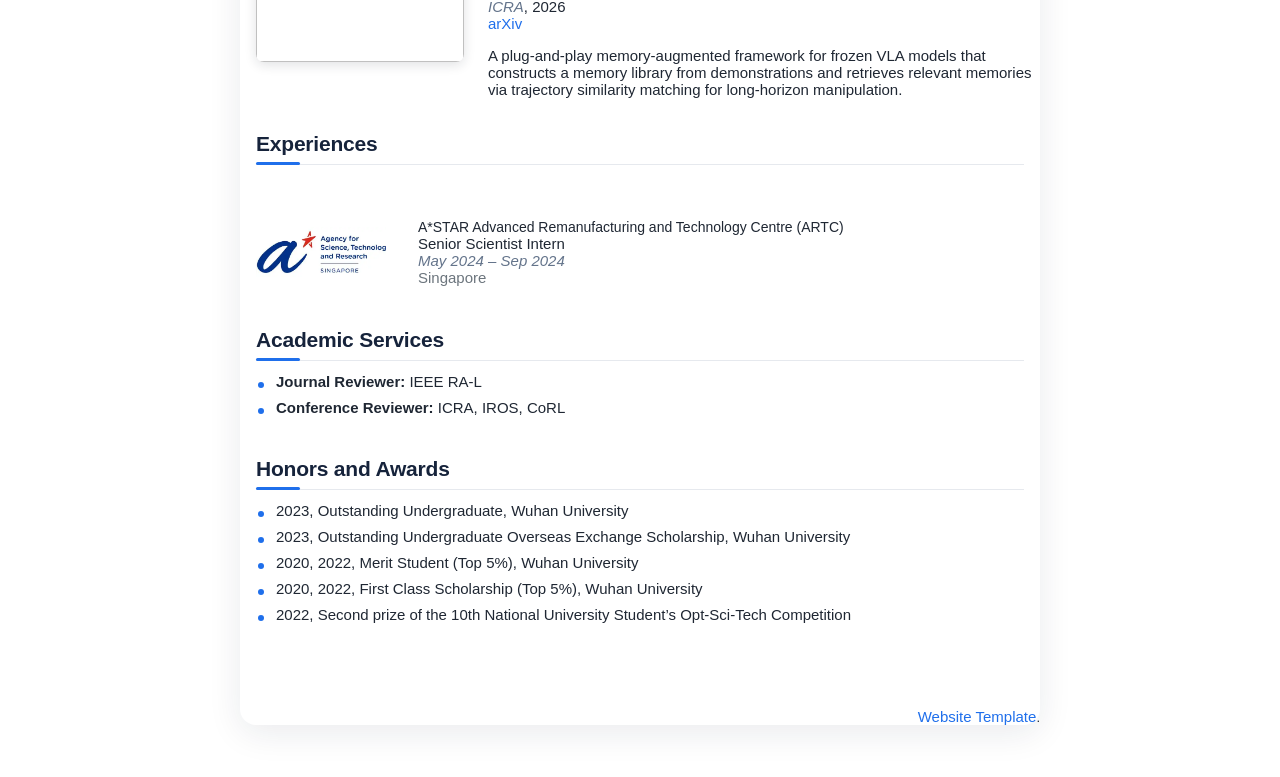
==== commit f131c422: "add Code" ====
--- a/index.html
+++ b/index.html
@@ -142,6 +142,8 @@
         <a href="https://denghaoyuan123.github.io/UniIntervene-project/">project page</a>
         /
         <a href="https://arxiv.org/abs/2606.12372">arXiv</a>
+        /
+        <a href="https://github.com/Denghaoyuan123/UniIntervene">Code</a>
         <p></p>
         <p>
           An autonomous intervention system that replaces frequent human corrections in robot RL, using a value-aware critic to detect unproductive rollouts and a memory-guided recovery policy to restore progress.
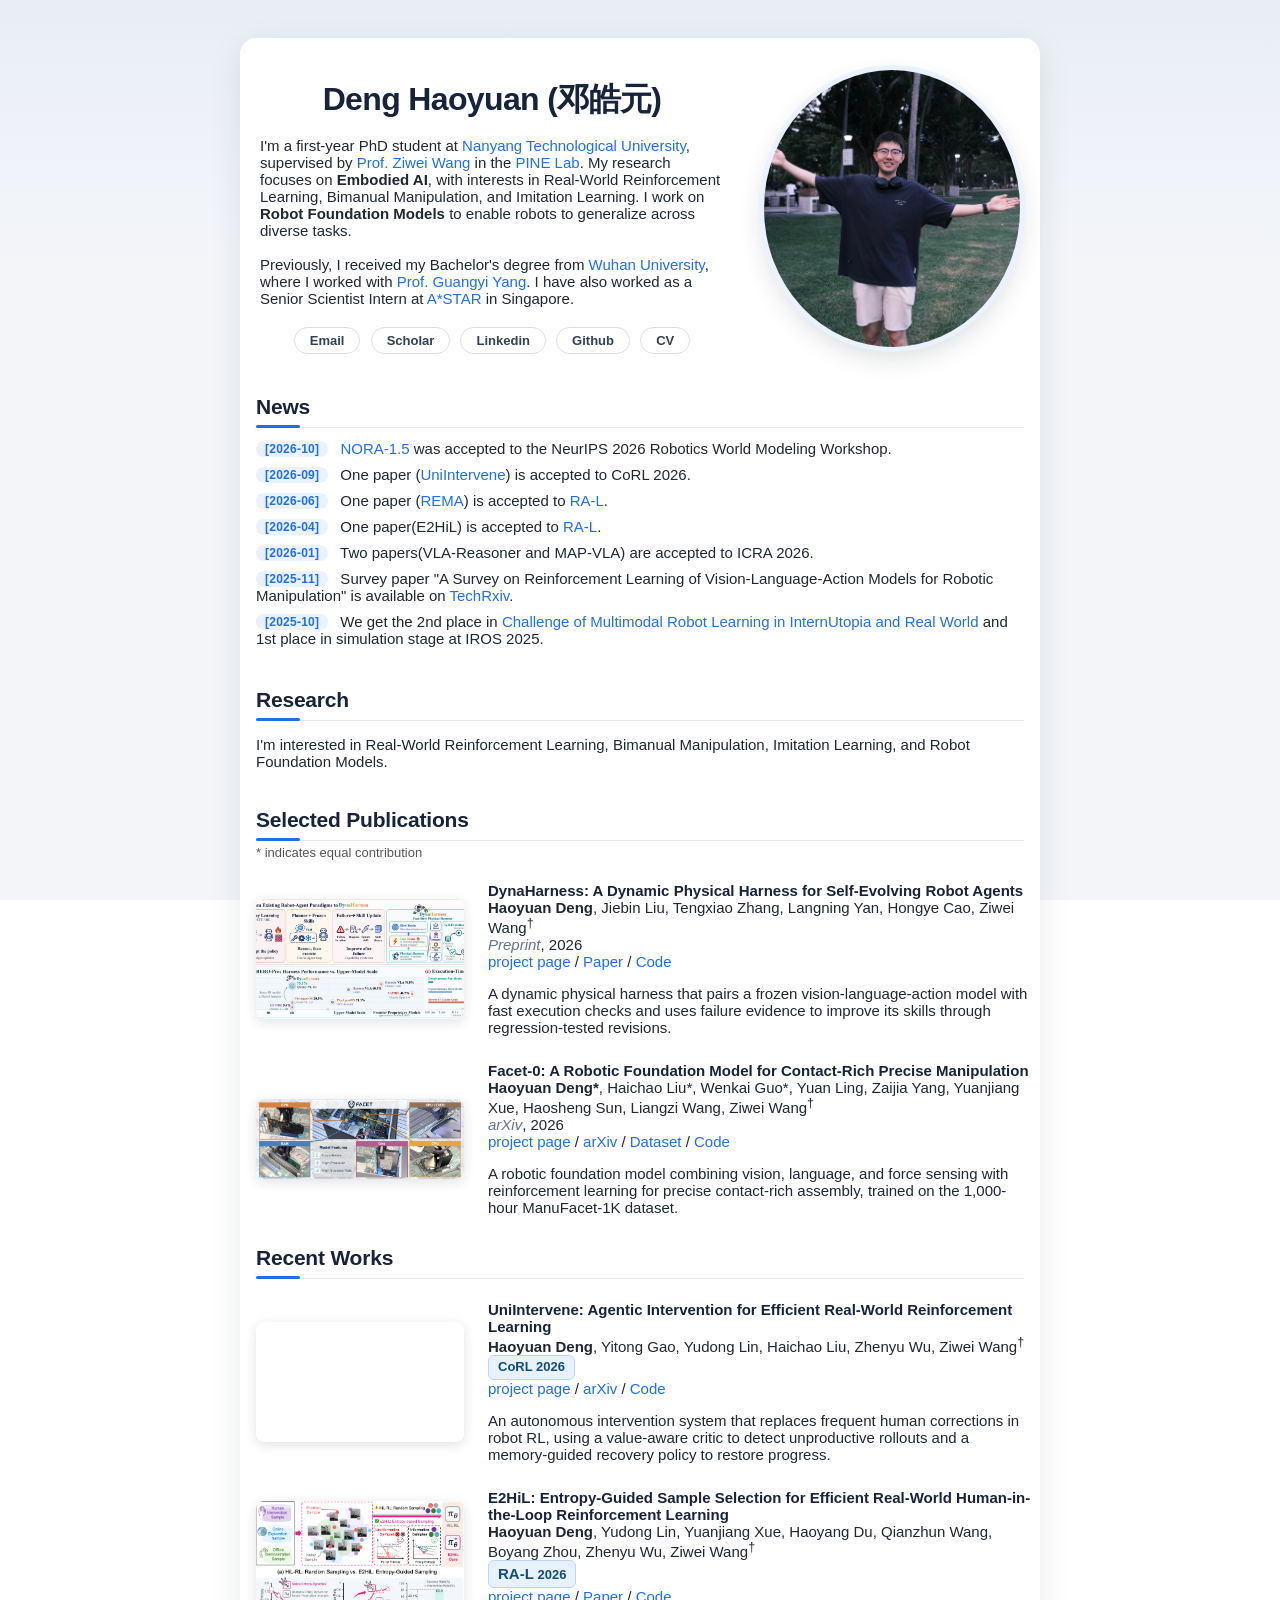
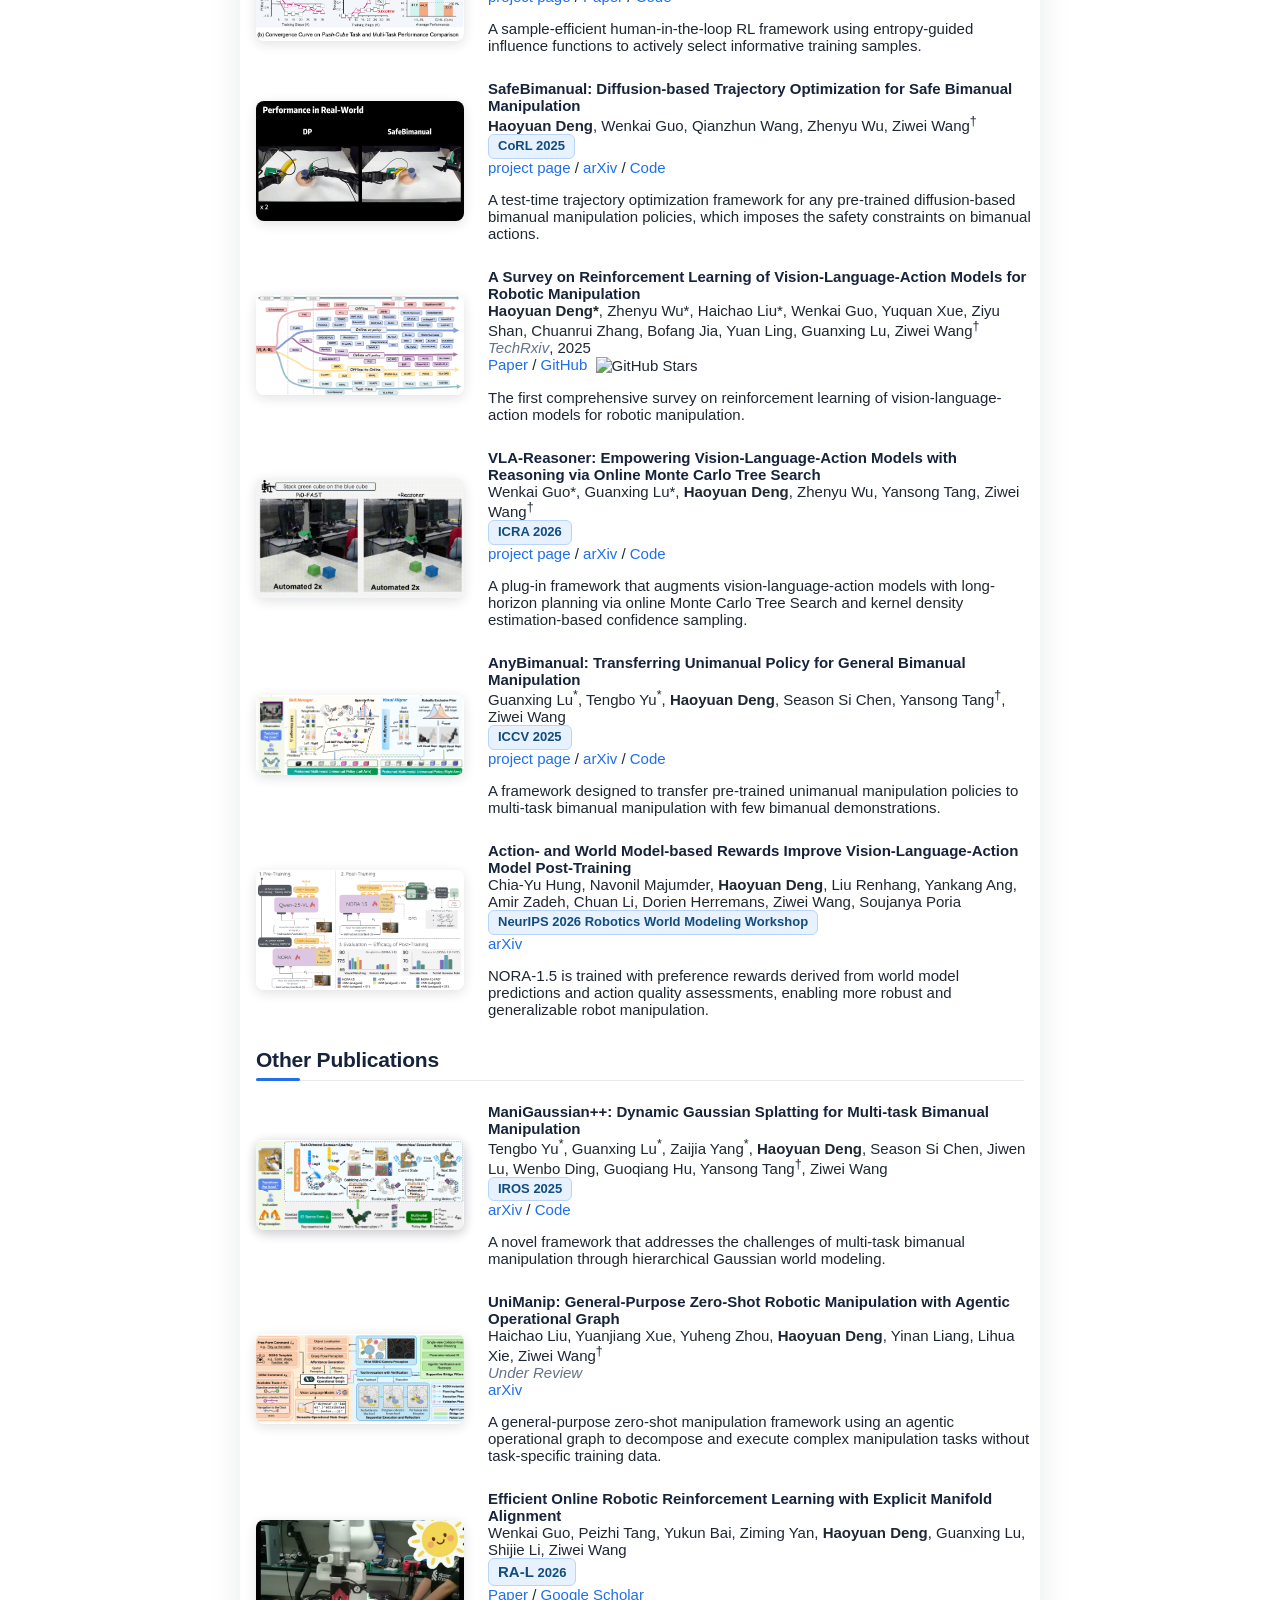
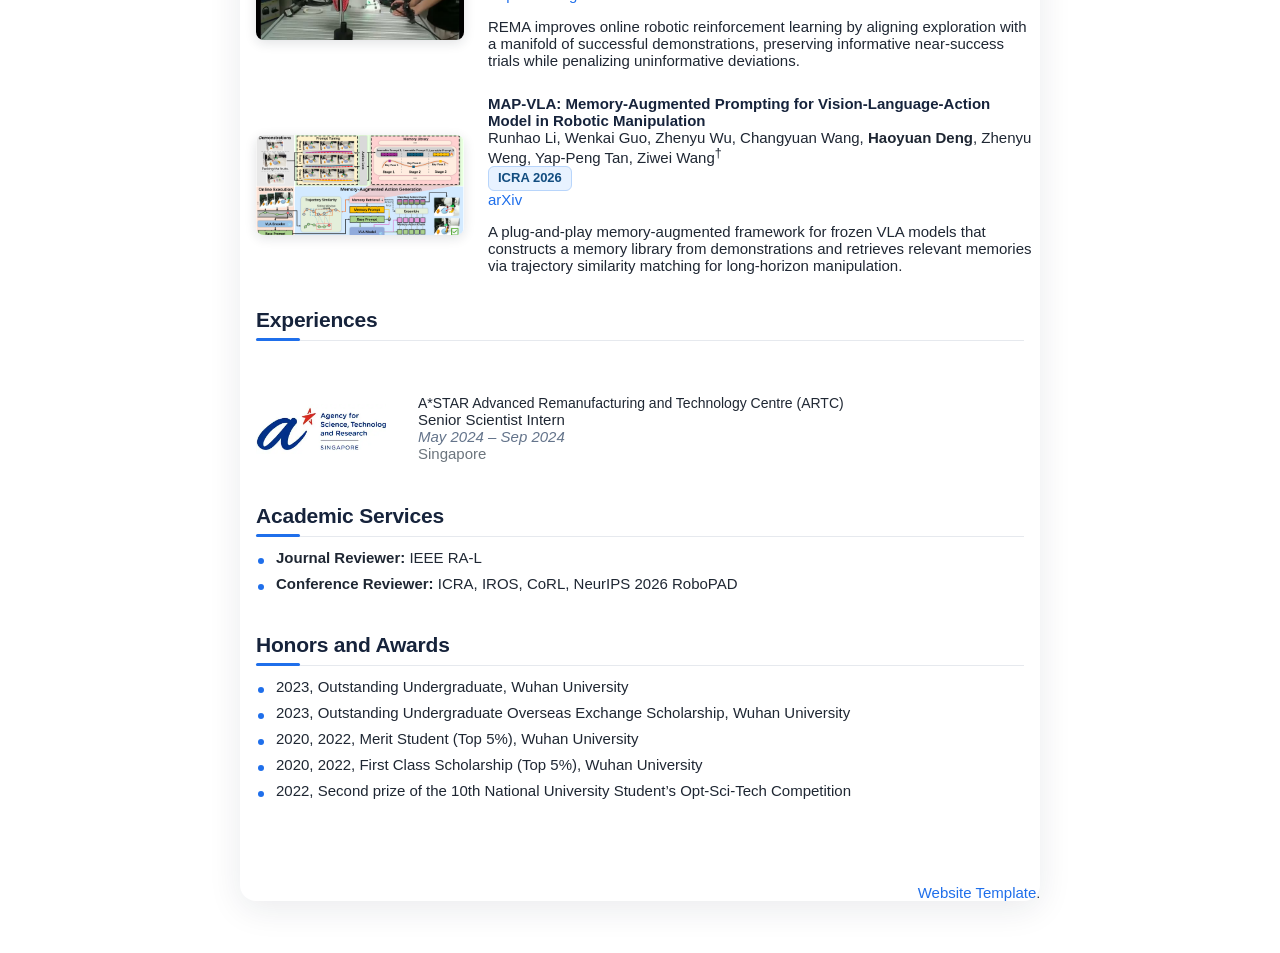
==== commit 4eb689f5: "1002" ====
--- a/index.html
+++ b/index.html
@@ -47,16 +47,14 @@
               <td style="padding:16px;width:100%;vertical-align:middle">
                 <h2>News</h2>
                 <ul class="news">
+                  <!-- <li><strong>[2026-10]</strong> Our new work, <a href="dynaharness/">DynaHarness</a>, is now available with an interactive project page.</li> -->
+                  <li><strong>[2026-10]</strong> <a href="https://arxiv.org/abs/2511.14659">NORA-1.5</a> was accepted to the NeurIPS 2026 Robotics World Modeling Workshop.</li>
                   <li><strong>[2026-09]</strong> One paper (<a href="https://denghaoyuan123.github.io/UniIntervene-project/">UniIntervene</a>) is accepted to CoRL 2026.</li>
                   <li><strong>[2026-06]</strong> One paper (<a href="https://ieeexplore.ieee.org/abstract/document/11668937/">REMA</a>) is accepted to <a href="https://ieeexplore.ieee.org/xpl/RecentIssue.jsp?punumber=7083369">RA-L</a>.</li>
                   <li><strong>[2026-04]</strong> One paper(E2HiL) is accepted to <a href="https://ieeexplore.ieee.org/xpl/RecentIssue.jsp?punumber=7083369">RA-L</a>.</li>
                   <li><strong>[2026-01]</strong> Two papers(VLA-Reasoner and MAP-VLA) are accepted to ICRA 2026.</li>
                   <li><strong>[2025-11]</strong> Survey paper "A Survey on Reinforcement Learning of Vision-Language-Action Models for Robotic Manipulation" is available on <a href="https://doi.org/10.36227/techrxiv.176531955.54563920/v1">TechRxiv</a>.</li>
                   <li><strong>[2025-10]</strong> We get the 2nd place in <a href="https://ieeexplore.ieee.org/xpl/RecentIssue.jsp?punumber=7083369">Challenge of Multimodal Robot Learning in InternUtopia and Real World</a> and 1st place in simulation stage at IROS 2025.</li>
-                  <li><strong>[2025-08]</strong> Start my PhD study at NTU!</li>
-                  <li><strong>[2025-08]</strong> One paper(SafeBimanual) is accepted to CoRL 2025.</li>
-                  <li><strong>[2025-07]</strong> One paper(Manigaussian++) is accepted to IROS 2025.</li>
-                  <li><strong>[2025-06]</strong> One paper(AnyBimanual) is accepted to ICCV 2025.</li>
                 </ul>
               </td>
             </tr>
@@ -74,8 +72,7 @@
           </tbody></table>
           <table style="width:100%;border:0px;border-spacing:0px 10px;border-collapse:separate;margin-right:auto;margin-left:auto;"><tbody>
 
-<!-- Within Recent Works and Other Publications, sort by Haoyuan Deng's author position,
-     then accepted publications before preprints, then newest date first. -->
+<!-- Recent Works and Other Publications feature current work and accepted papers. -->
 
     <tr>
       <td colspan="2" style="padding:12px 16px 4px;">
@@ -86,6 +83,31 @@
 
     <tr>
       <td style="padding:16px; width:30%; vertical-align:middle">
+        <a href="dynaharness/"><img src="images/DynaHarness.jpg" style="width:100%; height:120px; object-fit:cover; border-radius:8px;" alt="DynaHarness framework and evaluation overview"></a>
+      </td>
+      <td style="padding:8px;width:70%;vertical-align:middle">
+        <a href="dynaharness/">
+          <span class="papertitle">DynaHarness: A Dynamic Physical Harness for Self-Evolving Robot Agents</span>
+        </a>
+        <br>
+        <strong>Haoyuan Deng</strong>, Jiebin Liu, Tengxiao Zhang, Langning Yan, Hongye Cao, Ziwei Wang<sup>†</sup>
+        <br>
+        <em>Preprint</em>, 2026
+        <br>
+        <a href="dynaharness/">project page</a>
+        /
+        <a href="dynaharness/assets/paper_arxiv.pdf">Paper</a>
+        /
+        <a href="https://github.com/Denghaoyuan123/DynaHarness">Code</a>
+        <p></p>
+        <p>
+          A dynamic physical harness that pairs a frozen vision-language-action model with fast execution checks and uses failure evidence to improve its skills through regression-tested revisions.
+        </p>
+      </td>
+    </tr>
+
+    <tr>
+      <td style="padding:16px; width:30%; vertical-align:middle">
         <!-- Teaser (Figure 1): https://arxiv.org/html/2609.01596v1/Teaser1.png -->
         <a href="images/Facet-0.jpg">
           <img src="images/Facet-0.jpg" style="width:100%; height:auto; object-fit:contain; border-radius: 8px;" alt="Facet-0 paper teaser showing GPU, RAM, disk, CPU, and CPU lever assembly">
@@ -137,7 +159,7 @@
         Yitong Gao, Yudong Lin, Haichao Liu, Zhenyu Wu,
         Ziwei Wang<sup>†</sup>
         <br>
-        <em>CoRL</em>, 2026 &nbsp
+        <span class="venue-badge">CoRL 2026</span>
         <br>
         <a href="https://denghaoyuan123.github.io/UniIntervene-project/">project page</a>
         /
@@ -164,7 +186,7 @@
         Yudong Lin, Yuanjiang Xue, Haoyang Du, Qianzhun Wang, Boyang Zhou, Zhenyu Wu,
         Ziwei Wang<sup>†</sup>
         <br>
-        <em><a href="https://ieeexplore.ieee.org/xpl/RecentIssue.jsp?punumber=7083369">RA-L</a></em>, 2026 &nbsp
+        <span class="venue-badge"><a href="https://ieeexplore.ieee.org/xpl/RecentIssue.jsp?punumber=7083369">RA-L</a> 2026</span>
         <br>
         <a href="https://e2hil.github.io/">project page</a>
         /
@@ -194,7 +216,7 @@
         Wenkai Guo, Qianzhun Wang, Zhenyu Wu,
         Ziwei Wang<sup>†</sup>
         <br>
-        <em>CoRL</em>, 2025 &nbsp
+        <span class="venue-badge">CoRL 2025</span>
         <!-- <font color="red"><strong>(Oral Presentation)</strong></font> -->
         <br>
         <a href="https://denghaoyuan123.github.io/SafeBimanip/">project page</a>
@@ -245,7 +267,7 @@
         <br>
         Wenkai Guo*, Guanxing Lu*, <strong>Haoyuan Deng</strong>, Zhenyu Wu, Yansong Tang, Ziwei Wang<sup>†</sup>
         <br>
-        <em>ICRA</em>, 2026 &nbsp
+        <span class="venue-badge">ICRA 2026</span>
         <br>
         <a href="https://vla-reasoner.github.io/">project page</a>
         /
@@ -290,7 +312,7 @@
         <strong>Haoyuan Deng</strong>,
 				Season Si Chen, Yansong Tang<sup>†</sup>, Ziwei Wang
         <br>
-        <em>ICCV</em>, 2025 &nbsp
+        <span class="venue-badge">ICCV 2025</span>
         <!-- <font color="red"><strong>(Oral Presentation)</strong></font> -->
         <br>
         <a href="https://anybimanual.github.io/">project page</a>
@@ -310,18 +332,18 @@
       </td>
       <td style="padding:8px;width:70%;vertical-align:middle">
         <a href="https://arxiv.org/abs/2511.14659">
-          <span class="papertitle">NORA-1.5: A Vision-Language-Action Model Trained using World Model- and Action-based Preference Rewards</span>
+          <span class="papertitle">Action- and World Model-based Rewards Improve Vision-Language-Action Model Post-Training</span>
         </a>
         <br>
         Chia-Yu Hung, Navonil Majumder, <strong>Haoyuan Deng</strong>,
         Liu Renhang, Yankang Ang, Amir Zadeh, Chuan Li, Dorien Herremans, Ziwei Wang, Soujanya Poria
         <br>
-        <em>Under Review</em> &nbsp
+        <span class="venue-badge">NeurIPS 2026 Robotics World Modeling Workshop</span>
         <br>
         <a href="https://arxiv.org/abs/2511.14659">arXiv</a>
         <p></p>
         <p>
-          A vision-language-action model trained with preference rewards derived from world model predictions and action quality assessments, enabling more robust and generalizable robot manipulation.
+          NORA-1.5 is trained with preference rewards derived from world model predictions and action quality assessments, enabling more robust and generalizable robot manipulation.
         </p>
       </td>
     </tr>
@@ -360,7 +382,7 @@
         <br>
 				Tengbo Yu<sup>*</sup>, Guanxing Lu<sup>*</sup>, Zaijia Yang<sup>*</sup>, <strong>Haoyuan Deng</strong>, Season Si Chen, Jiwen Lu, Wenbo Ding, Guoqiang Hu, Yansong Tang<sup>†</sup>, Ziwei Wang
         <br>
-        <em>IROS</em>, 2025 &nbsp
+        <span class="venue-badge">IROS 2025</span>
         <br>
         <a href="https://www.arxiv.org/abs/2506.19842">arXiv</a>
         /
@@ -404,7 +426,7 @@
         Wenkai Guo, Peizhi Tang, Yukun Bai, Ziming Yan, <strong>Haoyuan Deng</strong>,
         Guanxing Lu, Shijie Li, Ziwei Wang
         <br>
-        <em><a href="https://ieeexplore.ieee.org/xpl/RecentIssue.jsp?punumber=7083369">RA-L</a></em>, 2026 &nbsp;
+        <span class="venue-badge"><a href="https://ieeexplore.ieee.org/xpl/RecentIssue.jsp?punumber=7083369">RA-L</a> 2026</span>
         <br>
         <a href="https://ieeexplore.ieee.org/abstract/document/11668937/">Paper</a>
         /
@@ -418,7 +440,7 @@
 
     <tr>
       <td style="padding:16px; width:30%; vertical-align:middle">
-        <img src='images/MapVLA.png' style="width:100%; height:100px; object-fit:cover; border-radius: 8px;" alt="MAP-VLA">
+        <img src='images/MAPVLA.png' style="width:100%; height:100px; object-fit:cover; border-radius: 8px;" alt="MAP-VLA">
       </td>
       <td style="padding:8px;width:70%;vertical-align:middle">
         <a href="https://arxiv.org/abs/2511.09516">
@@ -428,7 +450,7 @@
         Runhao Li, Wenkai Guo, Zhenyu Wu, Changyuan Wang, <strong>Haoyuan Deng</strong>,
         Zhenyu Weng, Yap-Peng Tan, Ziwei Wang<sup>†</sup>
         <br>
-        <em>ICRA</em>, 2026 &nbsp
+        <span class="venue-badge">ICRA 2026</span>
         <br>
         <a href="https://arxiv.org/abs/2511.09516">arXiv</a>
         <p></p>
@@ -473,7 +495,7 @@
         <h2>Academic Services</h2>
         <ul>
           <li><b>Journal Reviewer:</b> IEEE RA-L</li>
-          <li><b>Conference Reviewer:</b> ICRA, IROS, CoRL</li>
+          <li><b>Conference Reviewer:</b> ICRA, IROS, CoRL, NeurIPS 2026 RoboPAD</li>
         </ul>
       </td>
     </tr>
--- a/stylesheet.css
+++ b/stylesheet.css
@@ -185,6 +185,21 @@
 a:hover .papertitle { color: var(--accent-hover); }
 
 em { color: var(--muted); }
+
+.venue-badge {
+  display: inline-block;
+  padding: 2px 9px;
+  border: 1px solid #b8d5fb;
+  border-radius: 6px;
+  color: #124d80;
+  background: #e8f2ff;
+  font-size: 13px;
+  font-weight: 700;
+  line-height: 1.45;
+}
+
+.venue-badge a { color: inherit; }
+.venue-badge a:hover { color: var(--accent-hover); }
 
 /* Paper thumbnail cells are the only <td> at exactly 30% width,
    so this scopes media styling to publication thumbnails. */
@@ -313,4 +328,4 @@
   padding: 20px;
   display: inline-block;
   border-radius: 10px;
-}+}
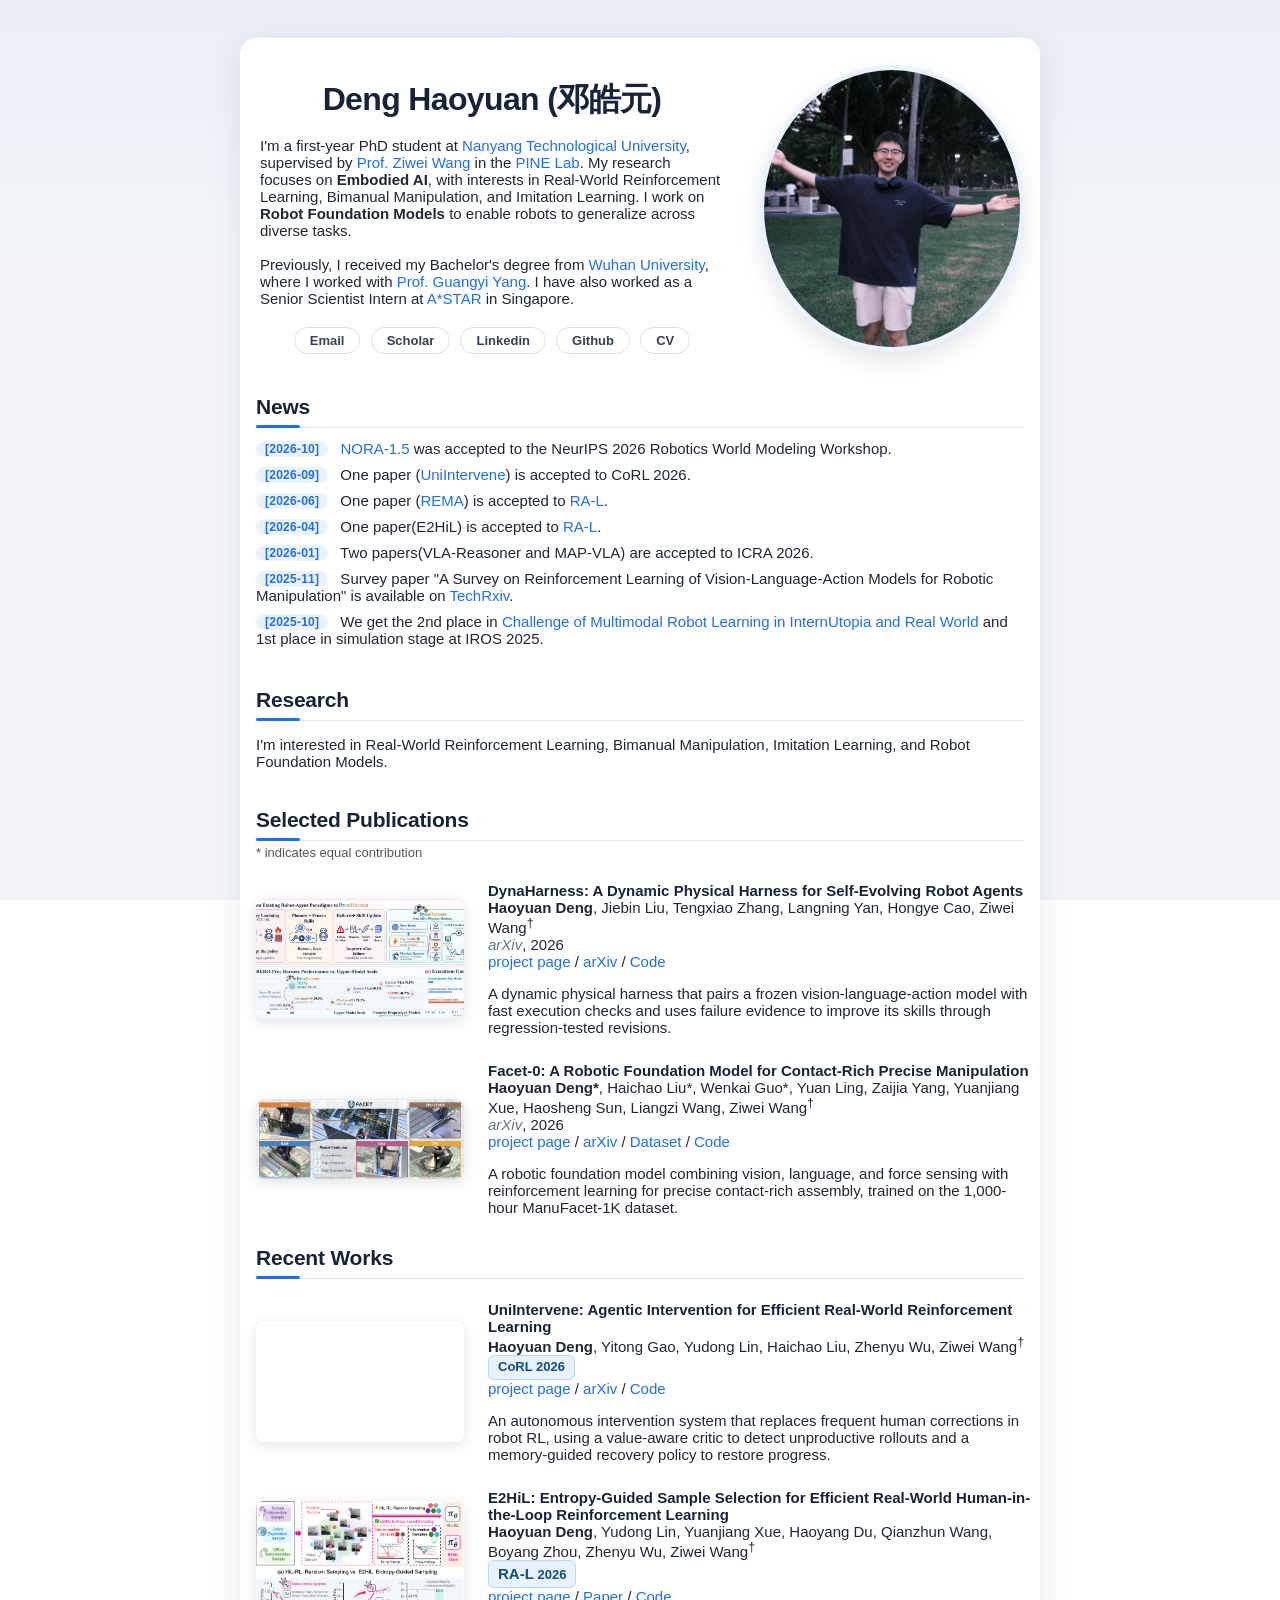
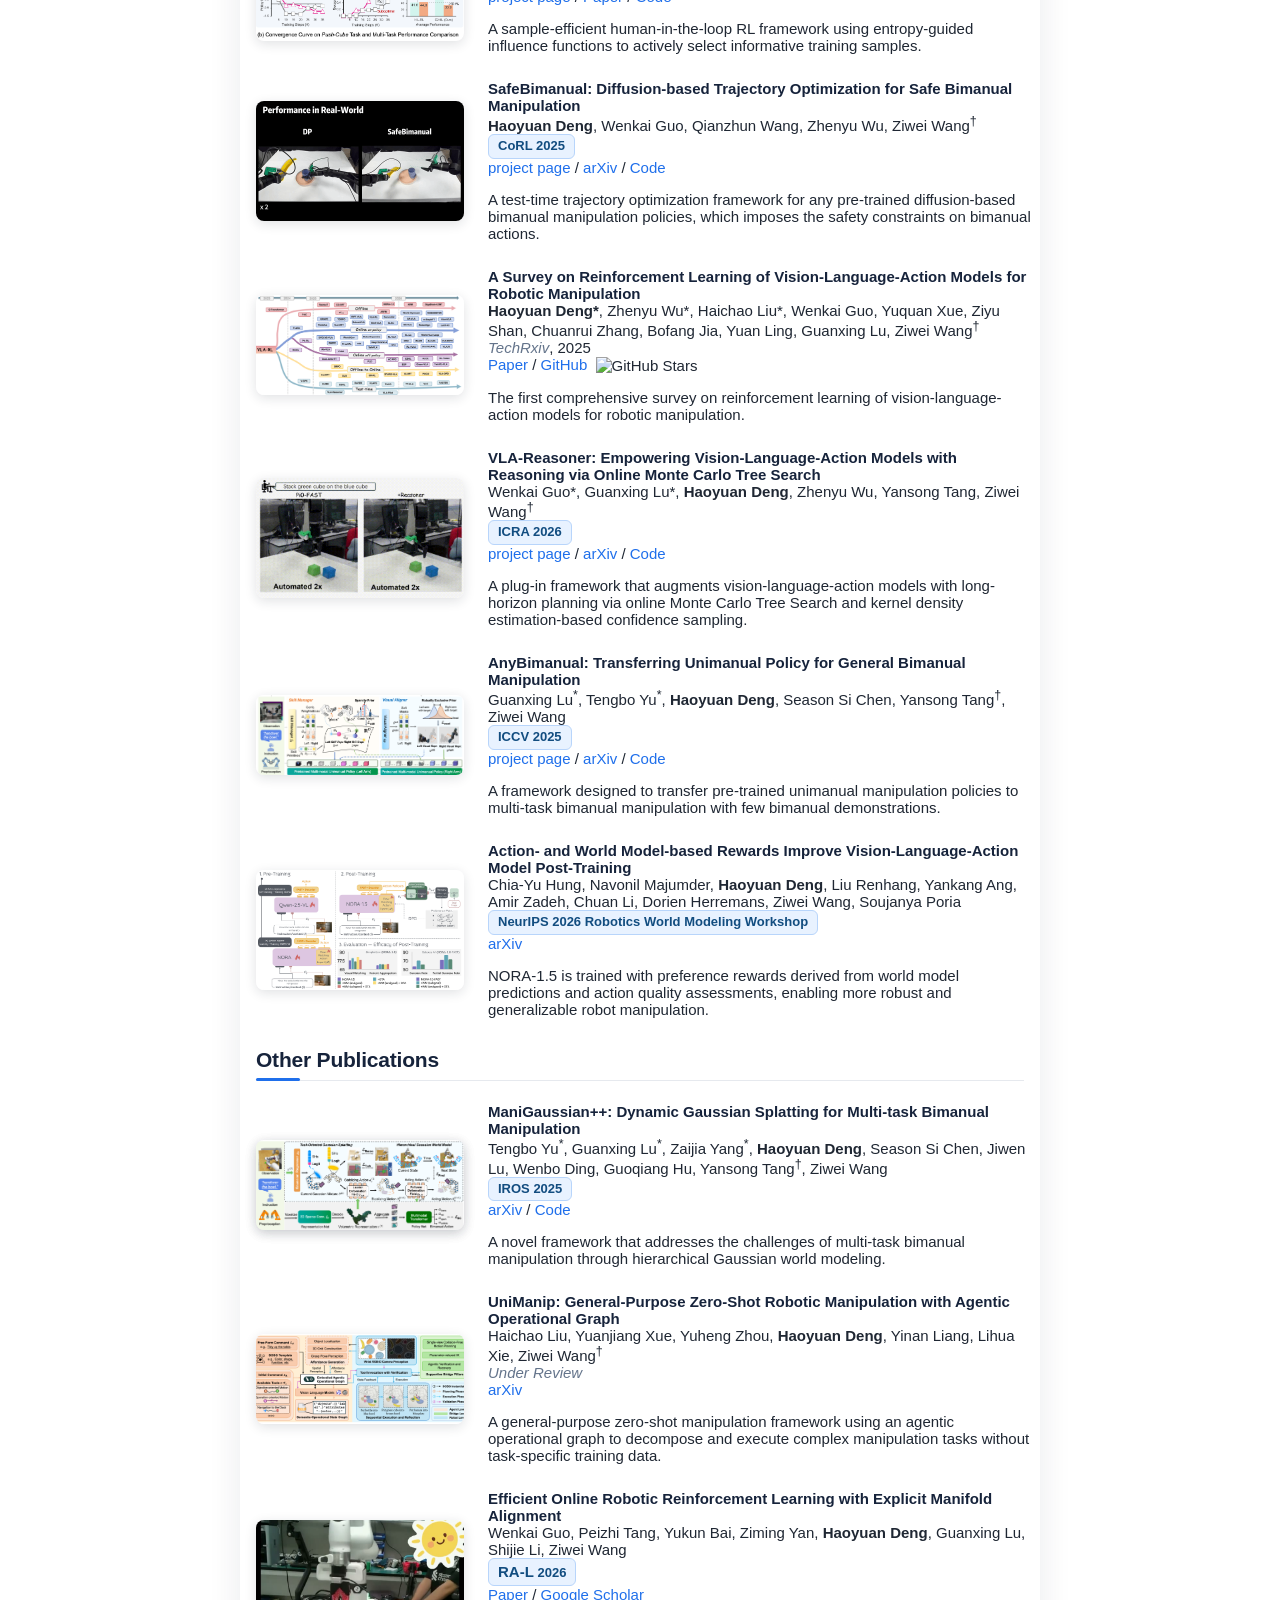
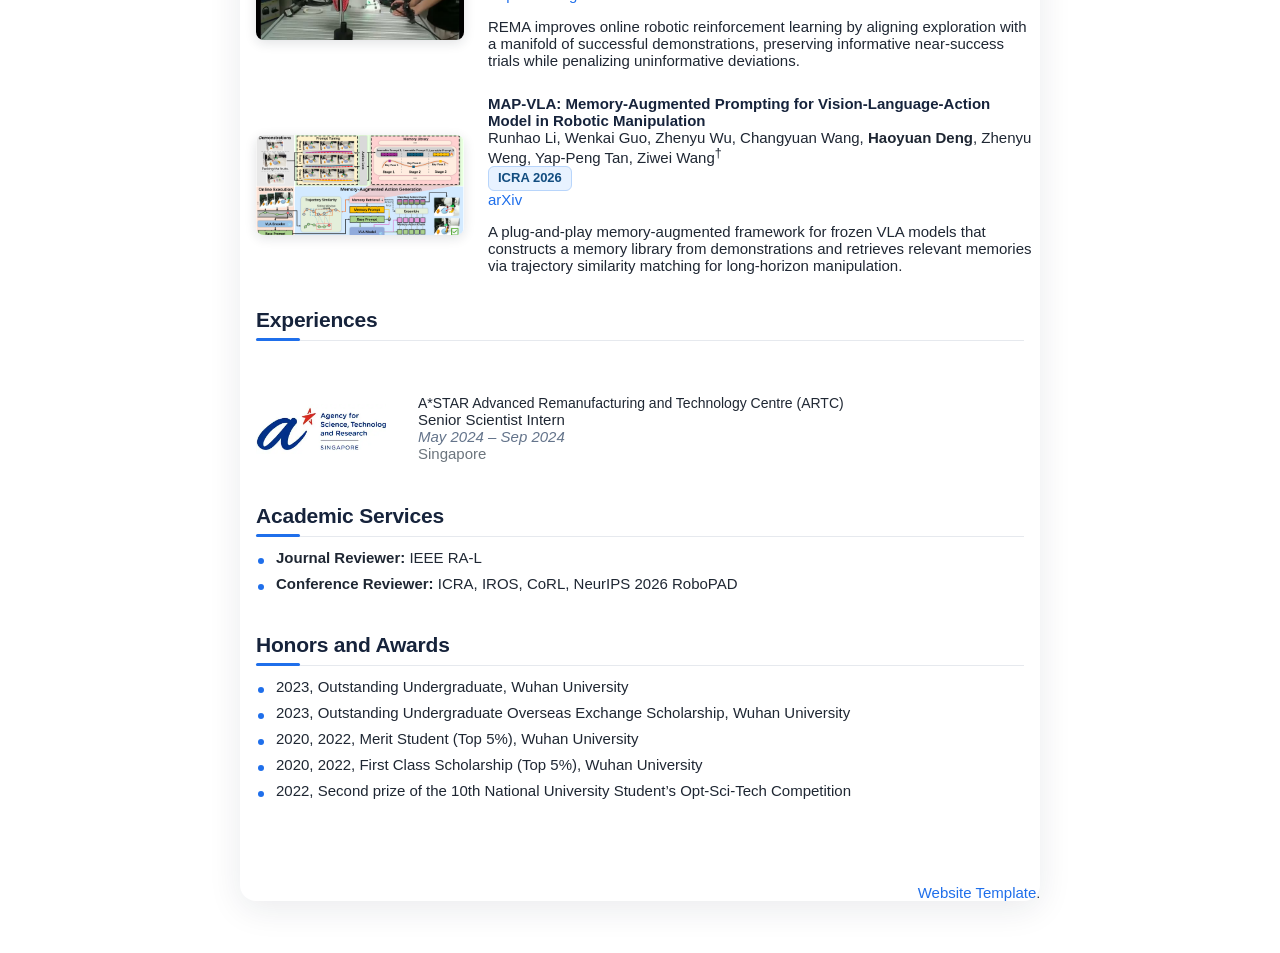
==== commit 2ef5ddb4: "1002" ====
--- a/index.html
+++ b/index.html
@@ -47,7 +47,7 @@
               <td style="padding:16px;width:100%;vertical-align:middle">
                 <h2>News</h2>
                 <ul class="news">
-                  <!-- <li><strong>[2026-10]</strong> Our new work, <a href="dynaharness/">DynaHarness</a>, is now available with an interactive project page.</li> -->
+                  <!-- <li><strong>[2026-10]</strong> Our new work, <a href="https://denghaoyuan123.github.io/Dynaharness_page/">DynaHarness</a>, is now available with an interactive project page.</li> -->
                   <li><strong>[2026-10]</strong> <a href="https://arxiv.org/abs/2511.14659">NORA-1.5</a> was accepted to the NeurIPS 2026 Robotics World Modeling Workshop.</li>
                   <li><strong>[2026-09]</strong> One paper (<a href="https://denghaoyuan123.github.io/UniIntervene-project/">UniIntervene</a>) is accepted to CoRL 2026.</li>
                   <li><strong>[2026-06]</strong> One paper (<a href="https://ieeexplore.ieee.org/abstract/document/11668937/">REMA</a>) is accepted to <a href="https://ieeexplore.ieee.org/xpl/RecentIssue.jsp?punumber=7083369">RA-L</a>.</li>
@@ -83,20 +83,20 @@
 
     <tr>
       <td style="padding:16px; width:30%; vertical-align:middle">
-        <a href="dynaharness/"><img src="images/DynaHarness.jpg" style="width:100%; height:120px; object-fit:cover; border-radius:8px;" alt="DynaHarness framework and evaluation overview"></a>
-      </td>
-      <td style="padding:8px;width:70%;vertical-align:middle">
-        <a href="dynaharness/">
+        <a href="https://denghaoyuan123.github.io/Dynaharness_page/"><img src="images/DynaHarness.jpg" style="width:100%; height:120px; object-fit:cover; border-radius:8px;" alt="DynaHarness framework and evaluation overview"></a>
+      </td>
+      <td style="padding:8px;width:70%;vertical-align:middle">
+        <a href="https://denghaoyuan123.github.io/Dynaharness_page/">
           <span class="papertitle">DynaHarness: A Dynamic Physical Harness for Self-Evolving Robot Agents</span>
         </a>
         <br>
         <strong>Haoyuan Deng</strong>, Jiebin Liu, Tengxiao Zhang, Langning Yan, Hongye Cao, Ziwei Wang<sup>†</sup>
         <br>
-        <em>Preprint</em>, 2026
-        <br>
-        <a href="dynaharness/">project page</a>
-        /
-        <a href="dynaharness/assets/paper_arxiv.pdf">Paper</a>
+        <em>arXiv</em>, 2026
+        <br>
+        <a href="https://denghaoyuan123.github.io/Dynaharness_page/">project page</a>
+        /
+        <a href="https://arxiv.org/abs/2609.40306">arXiv</a>
         /
         <a href="https://github.com/Denghaoyuan123/DynaHarness">Code</a>
         <p></p>
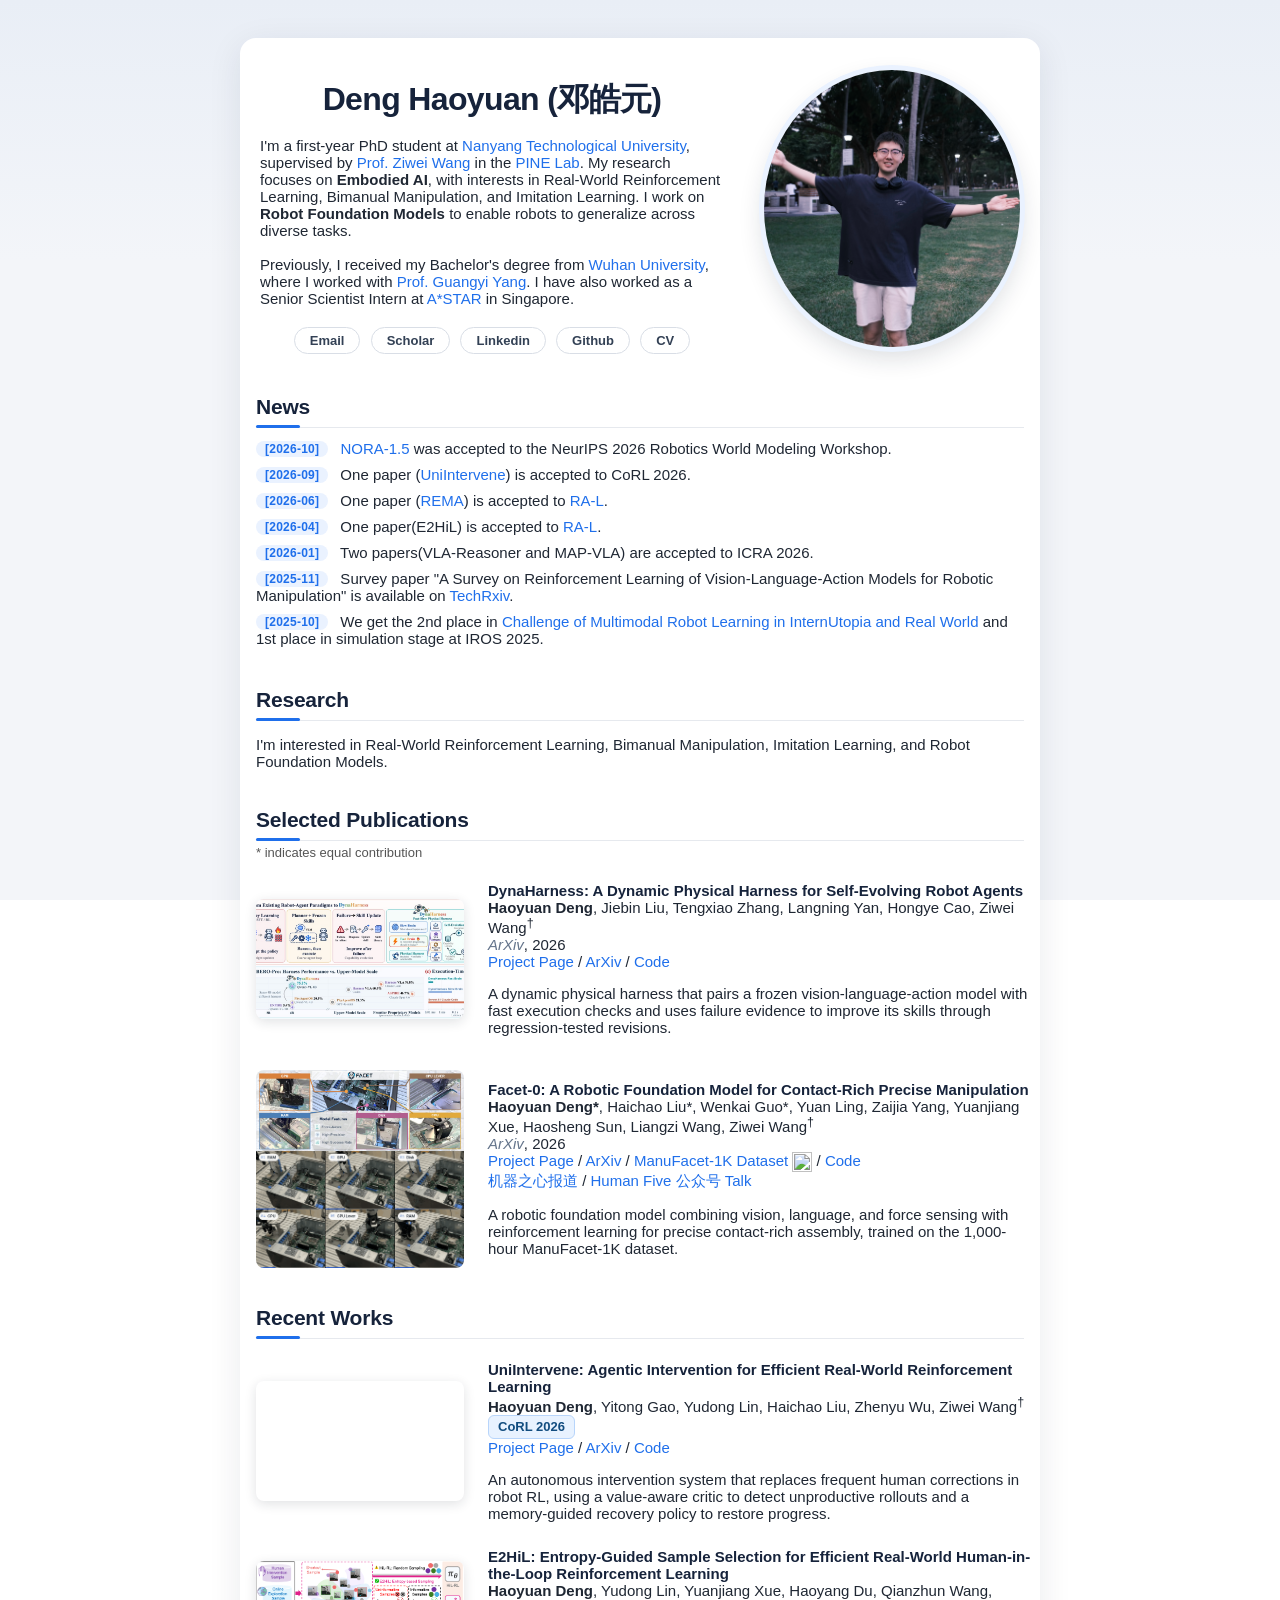
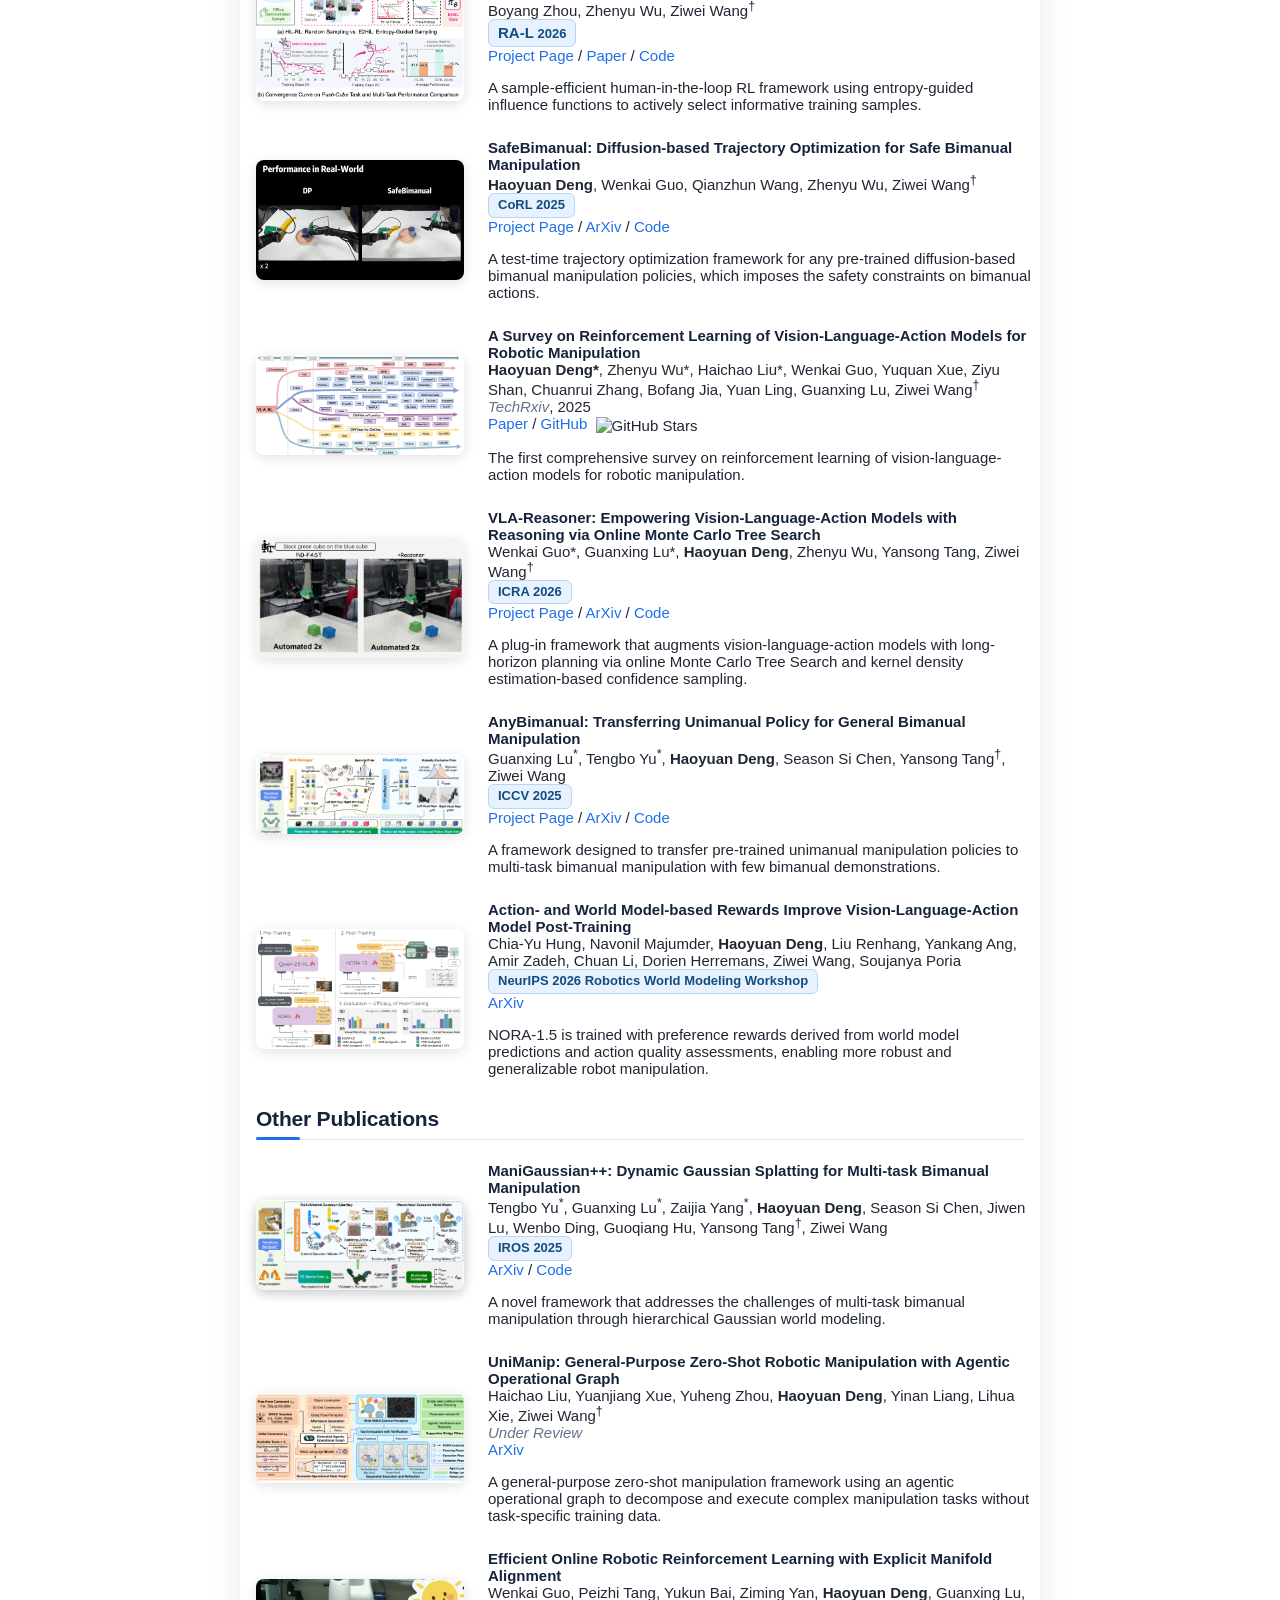
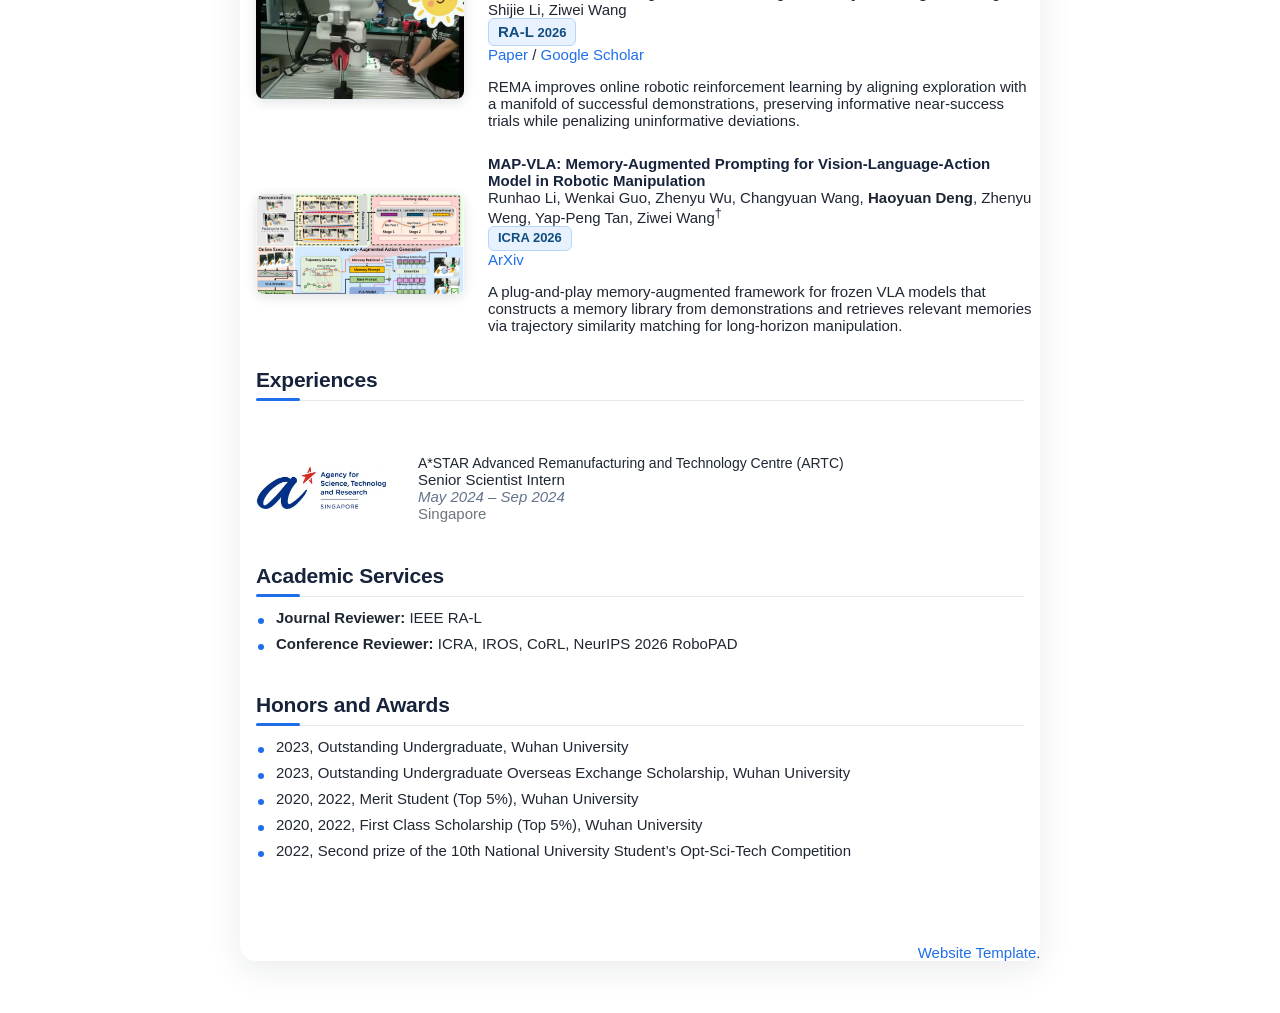
==== commit 56ca295f: "Update Facet media and dataset links" ====
--- a/index.html
+++ b/index.html
@@ -92,11 +92,11 @@
         <br>
         <strong>Haoyuan Deng</strong>, Jiebin Liu, Tengxiao Zhang, Langning Yan, Hongye Cao, Ziwei Wang<sup>†</sup>
         <br>
-        <em>arXiv</em>, 2026
-        <br>
-        <a href="https://denghaoyuan123.github.io/Dynaharness_page/">project page</a>
-        /
-        <a href="https://arxiv.org/abs/2609.40306">arXiv</a>
+        <em>ArXiv</em>, 2026
+        <br>
+        <a href="https://denghaoyuan123.github.io/Dynaharness_page/">Project Page</a>
+        /
+        <a href="https://arxiv.org/abs/2609.40306">ArXiv</a>
         /
         <a href="https://github.com/Denghaoyuan123/DynaHarness">Code</a>
         <p></p>
@@ -109,9 +109,14 @@
     <tr>
       <td style="padding:16px; width:30%; vertical-align:middle">
         <!-- Teaser (Figure 1): https://arxiv.org/html/2609.01596v1/Teaser1.png -->
-        <a href="images/Facet-0.jpg">
-          <img src="images/Facet-0.jpg" style="width:100%; height:auto; object-fit:contain; border-radius: 8px;" alt="Facet-0 paper teaser showing GPU, RAM, disk, CPU, and CPU lever assembly">
-        </a>
+        <div style="border-radius:8px; overflow:hidden;">
+          <a href="images/Facet-0.jpg" style="display:block;">
+            <img src="images/Facet-0.jpg" style="display:block; width:100%; height:auto;" alt="Facet-0 paper teaser showing GPU, RAM, disk, CPU, and CPU lever assembly">
+          </a>
+          <a href="images/Facet_6tasks_compact.gif" style="display:block;">
+            <img src="images/Facet_6tasks_compact.gif" style="display:block; width:100%; height:auto;" alt="Facet-0 demonstrations across six manipulation tasks">
+          </a>
+        </div>
       </td>
       <td style="padding:8px;width:70%;vertical-align:middle">
         <a href="https://pine-lab-ntu.github.io/facet-0/">
@@ -122,15 +127,20 @@
         Haichao Liu*, Wenkai Guo*, Yuan Ling, Zaijia Yang, Yuanjiang Xue, Haosheng Sun, Liangzi Wang,
         Ziwei Wang<sup>†</sup>
         <br>
-        <em>arXiv</em>, 2026 &nbsp;
-        <br>
-        <a href="https://pine-lab-ntu.github.io/facet-0/">project page</a>
-        /
-        <a href="https://arxiv.org/abs/2609.01596">arXiv</a>
-        /
-        <a href="https://huggingface.co/datasets/Pinelab/ManuFacet-1K">Dataset</a>
+        <em>ArXiv</em>, 2026 &nbsp;
+        <br>
+        <a href="https://pine-lab-ntu.github.io/facet-0/">Project Page</a>
+        /
+        <a href="https://arxiv.org/abs/2609.01596">ArXiv</a>
+        /
+        <a href="https://huggingface.co/datasets/Pinelab/ManuFacet-1K">ManuFacet-1K Dataset</a>
+        <a href="https://huggingface.co/datasets/Pinelab/ManuFacet-1K" title="Hugging Face downloads in the last 30 days"><img src="https://img.shields.io/badge/dynamic/json?url=https%3A%2F%2Fhuggingface.co%2Fapi%2Fdatasets%2FPinelab%2FManuFacet-1K&amp;query=%24.downloads&amp;label=Downloads%2Fmonth&amp;logo=huggingface&amp;color=FFD21E" alt="ManuFacet-1K downloads in the last 30 days" height="20" style="vertical-align:middle"></a>
         /
         <a href="https://github.com/PINE-Lab-NTU/FACET">Code</a>
+        <br>
+        <a href="https://mp.weixin.qq.com/s/WNgu1InaTKN_jUjMfP0vaA">机器之心报道</a>
+        /
+        <a href="https://www.bilibili.com/video/BV14deC6WE3a/">Human Five 公众号 Talk</a>
         <p></p>
         <p>
           A robotic foundation model combining vision, language, and force sensing with reinforcement learning for precise contact-rich assembly, trained on the 1,000-hour ManuFacet-1K dataset.
@@ -161,9 +171,9 @@
         <br>
         <span class="venue-badge">CoRL 2026</span>
         <br>
-        <a href="https://denghaoyuan123.github.io/UniIntervene-project/">project page</a>
-        /
-        <a href="https://arxiv.org/abs/2606.12372">arXiv</a>
+        <a href="https://denghaoyuan123.github.io/UniIntervene-project/">Project Page</a>
+        /
+        <a href="https://arxiv.org/abs/2606.12372">ArXiv</a>
         /
         <a href="https://github.com/Denghaoyuan123/UniIntervene">Code</a>
         <p></p>
@@ -188,7 +198,7 @@
         <br>
         <span class="venue-badge"><a href="https://ieeexplore.ieee.org/xpl/RecentIssue.jsp?punumber=7083369">RA-L</a> 2026</span>
         <br>
-        <a href="https://e2hil.github.io/">project page</a>
+        <a href="https://e2hil.github.io/">Project Page</a>
         /
         <a href="https://e2hil.github.io/resources/main_n__Stabilizing_Human_in_the_Loop_Reinforcement_Learning_through_Entropy_Bounded_Sample_Selection_5.pdf">Paper</a>
         /
@@ -219,9 +229,9 @@
         <span class="venue-badge">CoRL 2025</span>
         <!-- <font color="red"><strong>(Oral Presentation)</strong></font> -->
         <br>
-        <a href="https://denghaoyuan123.github.io/SafeBimanip/">project page</a>
-        /
-        <a href="https://arxiv.org/abs/2508.18268">arXiv</a>
+        <a href="https://denghaoyuan123.github.io/SafeBimanip/">Project Page</a>
+        /
+        <a href="https://arxiv.org/abs/2508.18268">ArXiv</a>
         /
         <a href="https://github.com/Denghaoyuan123/SafeBimanual">Code</a>
         <p></p>
@@ -269,9 +279,9 @@
         <br>
         <span class="venue-badge">ICRA 2026</span>
         <br>
-        <a href="https://vla-reasoner.github.io/">project page</a>
-        /
-        <a href="https://arxiv.org/abs/2509.22643">arXiv</a>
+        <a href="https://vla-reasoner.github.io/">Project Page</a>
+        /
+        <a href="https://arxiv.org/abs/2509.22643">ArXiv</a>
         /
         <a href="https://github.com/KevinGuo07/VLA-Reasoner">Code</a>
         <p></p>
@@ -315,9 +325,9 @@
         <span class="venue-badge">ICCV 2025</span>
         <!-- <font color="red"><strong>(Oral Presentation)</strong></font> -->
         <br>
-        <a href="https://anybimanual.github.io/">project page</a>
-        /
-        <a href="https://arxiv.org/abs/2412.06779">arXiv</a>
+        <a href="https://anybimanual.github.io/">Project Page</a>
+        /
+        <a href="https://arxiv.org/abs/2412.06779">ArXiv</a>
         /
         <a href="https://github.com/Tengbo-Yu/AnyBimanual">Code</a>
         <p></p>
@@ -340,7 +350,7 @@
         <br>
         <span class="venue-badge">NeurIPS 2026 Robotics World Modeling Workshop</span>
         <br>
-        <a href="https://arxiv.org/abs/2511.14659">arXiv</a>
+        <a href="https://arxiv.org/abs/2511.14659">ArXiv</a>
         <p></p>
         <p>
           NORA-1.5 is trained with preference rewards derived from world model predictions and action quality assessments, enabling more robust and generalizable robot manipulation.
@@ -384,7 +394,7 @@
         <br>
         <span class="venue-badge">IROS 2025</span>
         <br>
-        <a href="https://www.arxiv.org/abs/2506.19842">arXiv</a>
+        <a href="https://www.arxiv.org/abs/2506.19842">ArXiv</a>
         /
         <a href="https://github.com/April-Yz/ManiGaussian_Bimanual">Code</a>
         <p></p>
@@ -406,7 +416,7 @@
         <br>
         <em>Under Review</em> &nbsp
         <br>
-        <a href="https://arxiv.org/abs/2602.13086">arXiv</a>
+        <a href="https://arxiv.org/abs/2602.13086">ArXiv</a>
         <p></p>
         <p>
           A general-purpose zero-shot manipulation framework using an agentic operational graph to decompose and execute complex manipulation tasks without task-specific training data.
@@ -452,7 +462,7 @@
         <br>
         <span class="venue-badge">ICRA 2026</span>
         <br>
-        <a href="https://arxiv.org/abs/2511.09516">arXiv</a>
+        <a href="https://arxiv.org/abs/2511.09516">ArXiv</a>
         <p></p>
         <p>
           A plug-and-play memory-augmented framework for frozen VLA models that constructs a memory library from demonstrations and retrieves relevant memories via trajectory similarity matching for long-horizon manipulation.
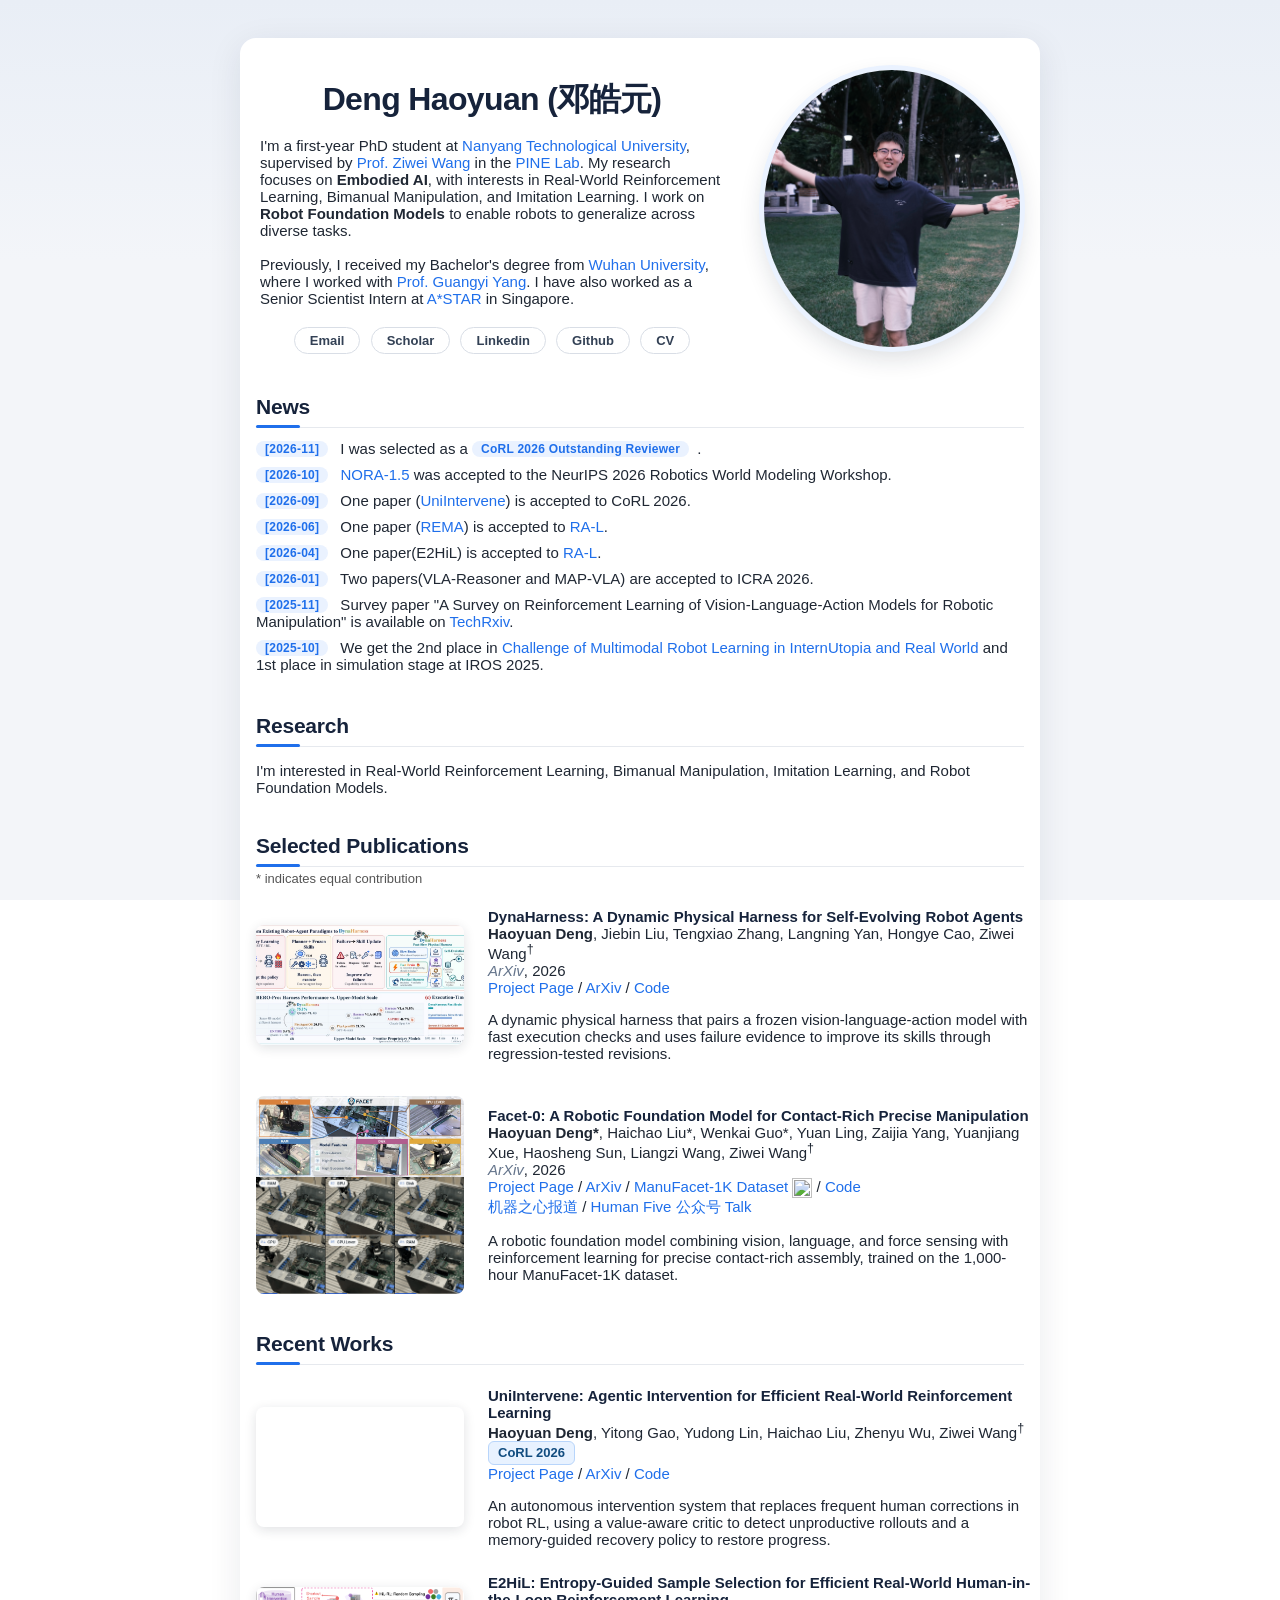
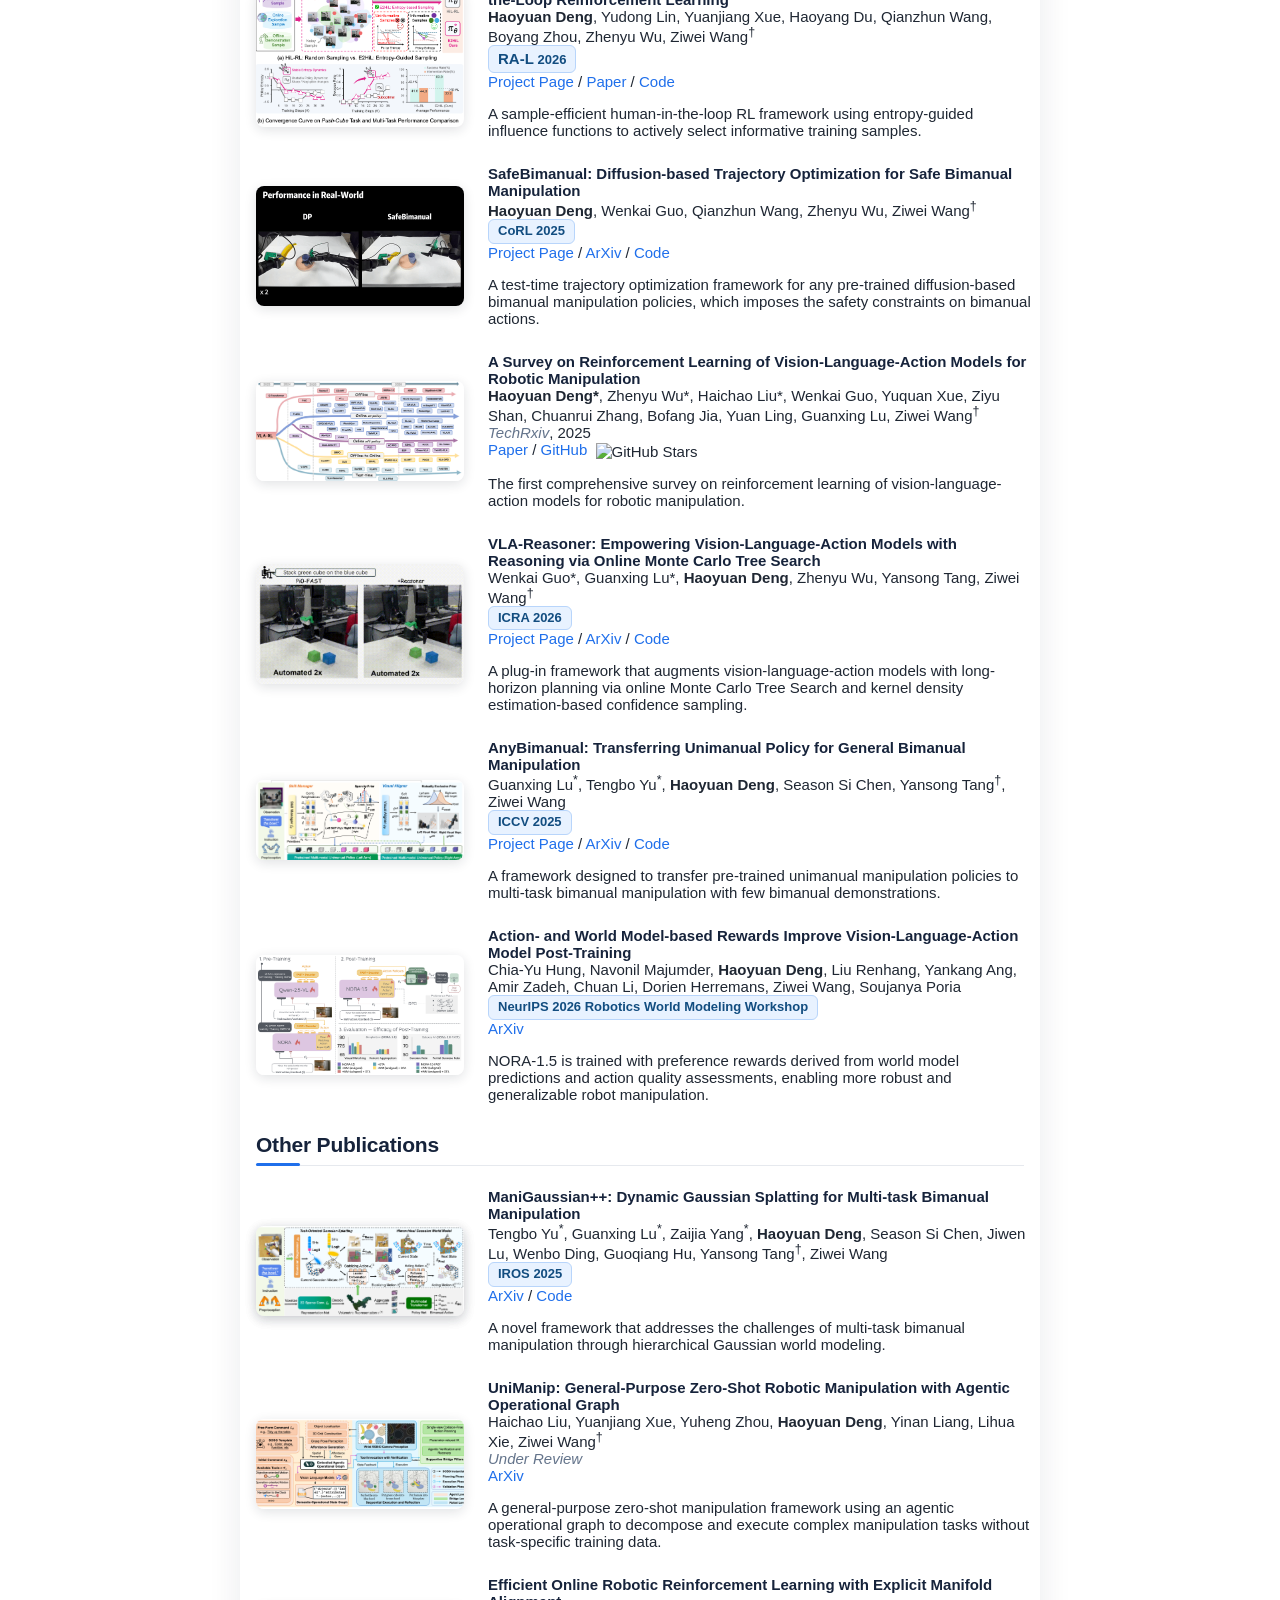
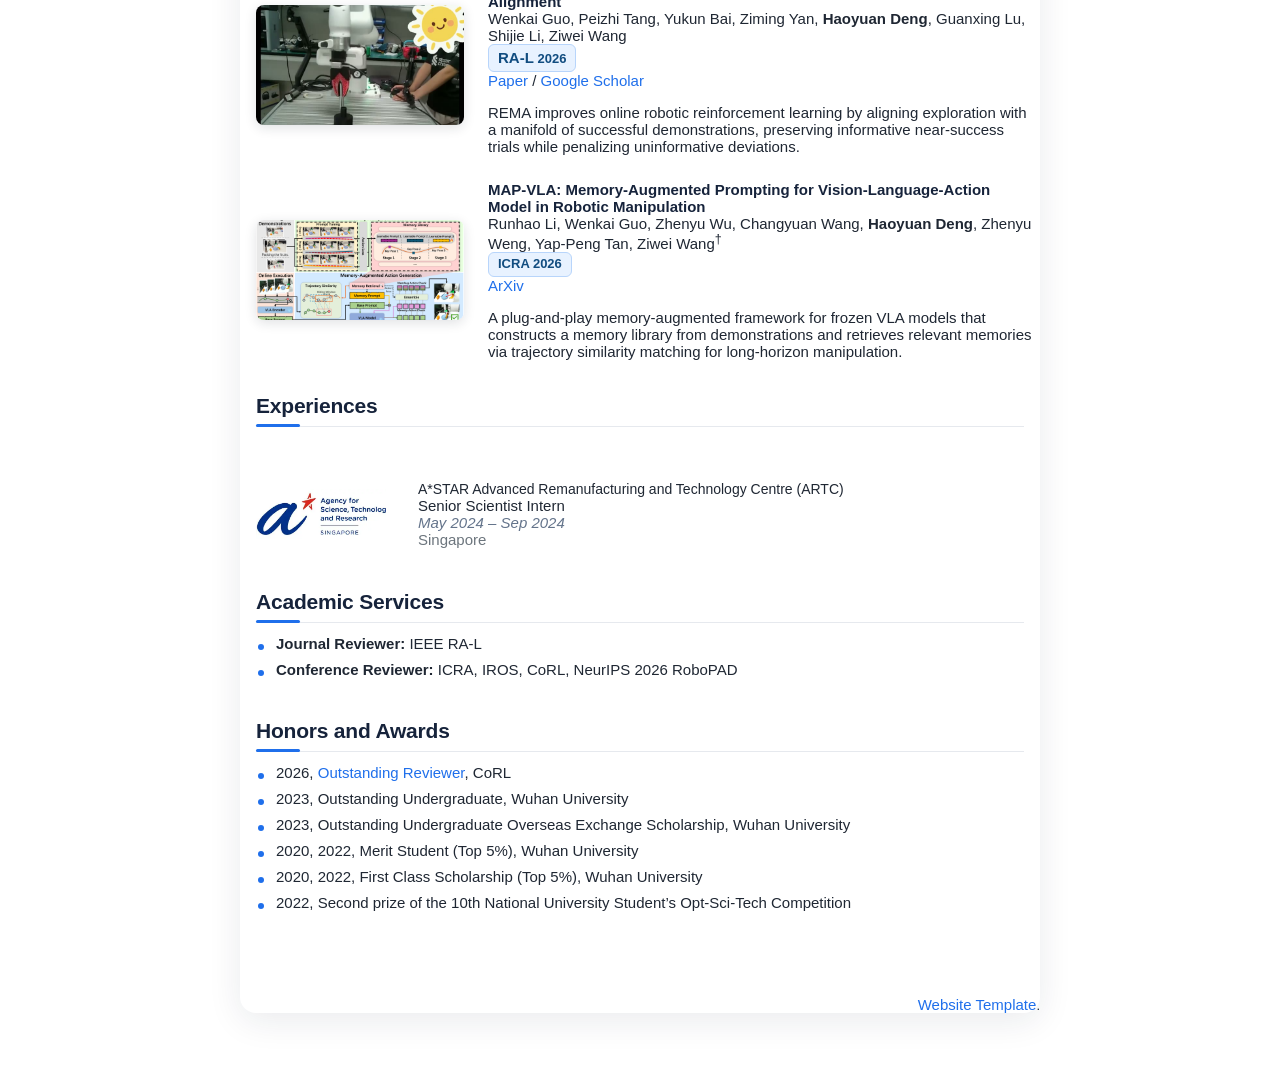
==== commit c119c66a: "Add CoRL 2026 Outstanding Reviewer news and award" ====
--- a/index.html
+++ b/index.html
@@ -47,6 +47,7 @@
               <td style="padding:16px;width:100%;vertical-align:middle">
                 <h2>News</h2>
                 <ul class="news">
+                  <li><strong>[2026-11]</strong> I was selected as a <a href="https://2026.corl.org/program/outstanding-reviewers-and-acs"><strong>CoRL 2026 Outstanding Reviewer</strong></a>.</li>
                   <!-- <li><strong>[2026-10]</strong> Our new work, <a href="https://denghaoyuan123.github.io/Dynaharness_page/">DynaHarness</a>, is now available with an interactive project page.</li> -->
                   <li><strong>[2026-10]</strong> <a href="https://arxiv.org/abs/2511.14659">NORA-1.5</a> was accepted to the NeurIPS 2026 Robotics World Modeling Workshop.</li>
                   <li><strong>[2026-09]</strong> One paper (<a href="https://denghaoyuan123.github.io/UniIntervene-project/">UniIntervene</a>) is accepted to CoRL 2026.</li>
@@ -517,6 +518,7 @@
               <td style="padding:16px;width:100%;vertical-align:middle">
                 <h2>Honors and Awards</h2>
                 <ul>
+                  <li>2026, <a href="https://2026.corl.org/program/outstanding-reviewers-and-acs">Outstanding Reviewer</a>, CoRL</li>
                   <li>2023, Outstanding Undergraduate, Wuhan University</li>
                   <li>2023, Outstanding Undergraduate Overseas Exchange Scholarship, Wuhan University</li>
                   <li>2020, 2022, Merit Student (Top 5%), Wuhan University</li>
